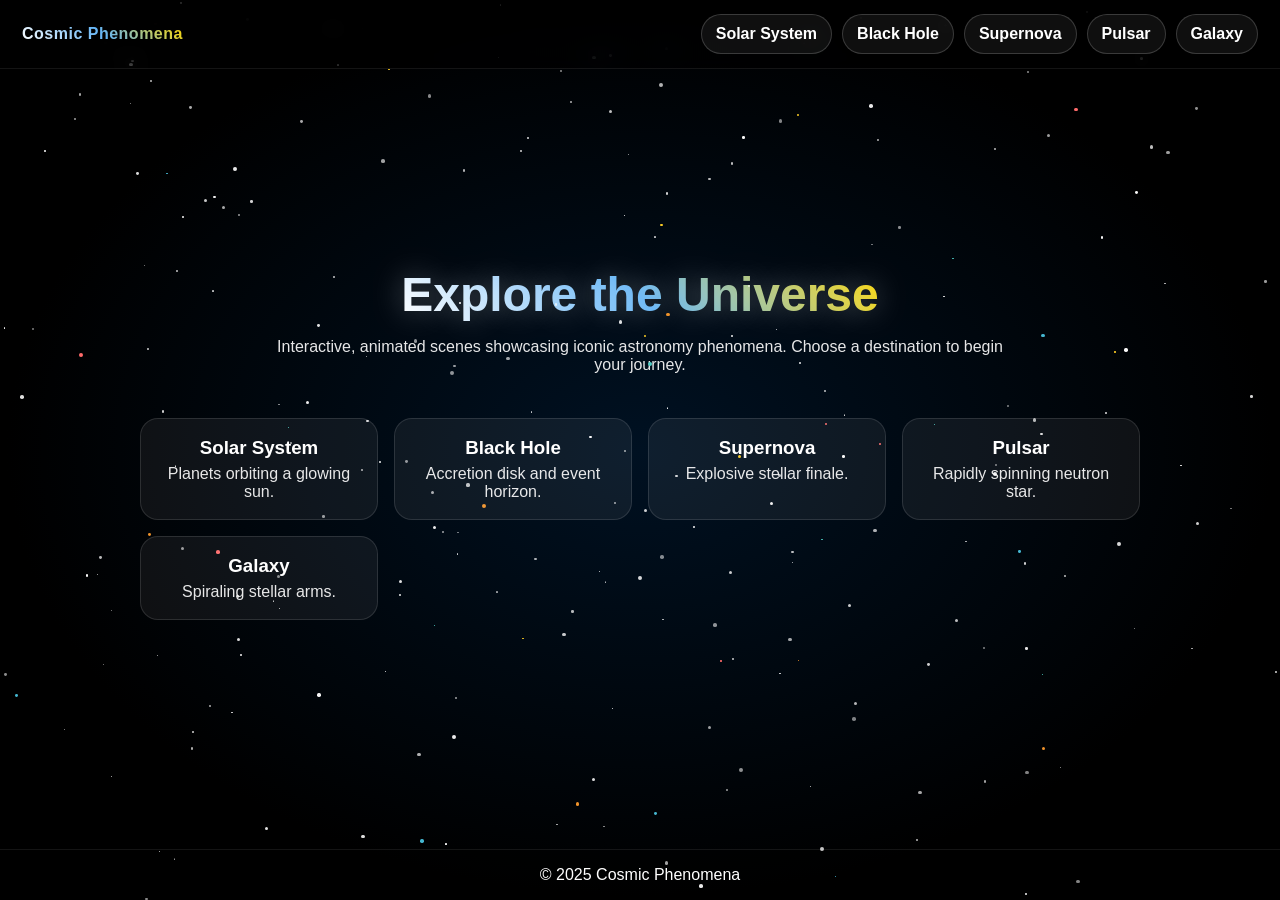
==== index.html @ 26376b23 "updating" ====
<!DOCTYPE html>
<html lang="en">
<head>
  <meta charset="UTF-8" />
  <meta name="viewport" content="width=device-width, initial-scale=1.0" />
  <title>Cosmic Phenomena | Home</title>
  <link rel="stylesheet" href="assets/css/style.css" />
</head>
<body data-section="">
  <div class="site-wrap">
    <div class="stars"></div>
    <header class="header">
      <div class="brand">Cosmic Phenomena</div>
      <nav class="nav">
        <a href="solar-system.html">Solar System</a>
        <a href="black-hole.html">Black Hole</a>
        <a href="supernova.html">Supernova</a>
        <a href="pulsar.html">Pulsar</a>
        <a href="galaxy.html">Galaxy</a>
      </nav>
    </header>

    <main class="main">
      <section class="hero">
        <h1>Explore the Universe</h1>
        <p>Interactive, animated scenes showcasing iconic astronomy phenomena. Choose a destination to begin your journey.</p>
        <div class="card-grid">
          <a class="card" href="solar-system.html"><h3>Solar System</h3><p>Planets orbiting a glowing sun.</p></a>
          <a class="card" href="black-hole.html"><h3>Black Hole</h3><p>Accretion disk and event horizon.</p></a>
          <a class="card" href="supernova.html"><h3>Supernova</h3><p>Explosive stellar finale.</p></a>
          <a class="card" href="pulsar.html"><h3>Pulsar</h3><p>Rapidly spinning neutron star.</p></a>
          <a class="card" href="galaxy.html"><h3>Galaxy</h3><p>Spiraling stellar arms.</p></a>
        </div>
      </section>
    </main>

    <footer class="footer">© 2025 Cosmic Phenomena</footer>
  </div>
  <script src="assets/js/main.js"></script>
</body>
</html>
---- assets/css/style.css ----
*{margin:0;padding:0;box-sizing:border-box}
html,body{height:100%}
body{font-family:'Arial',sans-serif;background:radial-gradient(ellipse at center,#001122 0%,#000 70%);color:#fff;min-height:100vh;overflow-x:hidden}

/* Layout */
.site-wrap{position:relative;min-height:100vh;display:flex;flex-direction:column}
.header{position:fixed;top:0;left:0;right:0;z-index:1000;display:flex;align-items:center;justify-content:space-between;padding:14px 22px;background:rgba(0,0,0,.35);backdrop-filter:blur(12px);border-bottom:1px solid rgba(255,255,255,.08)}
.brand{font-weight:800;letter-spacing:.5px;background:linear-gradient(45deg,#fff,#64b5f6,#ffd700);-webkit-background-clip:text;-webkit-text-fill-color:transparent;background-clip:text}
.nav{display:flex;gap:10px;flex-wrap:wrap}
.nav a{display:inline-block;padding:10px 14px;border:1px solid rgba(255,255,255,.18);border-radius:999px;background:rgba(255,255,255,.06);color:#fff;text-decoration:none;font-weight:600;transition:all .35s cubic-bezier(.4,0,.2,1);position:relative;overflow:hidden}
.nav a.active,.nav a:hover{background:rgba(255,255,255,.18);transform:translateY(-1px)}
.main{flex:1;display:flex;align-items:center;justify-content:center;padding:120px 20px 80px}
.footer{padding:16px 20px;text-align:center;background:rgba(0,0,0,.3);border-top:1px solid rgba(255,255,255,.08)}

/* Stars background */
.stars{position:fixed;inset:0;z-index:0;transform-style:preserve-3d;pointer-events:none;transform:translate3d(var(--px,0),var(--py,0),0)}
.star{position:absolute;border-radius:50%;animation:twinkle 3s infinite ease-in-out, float 20s infinite linear}

/* Shared panels */
.info-toggle{position:fixed;right:18px;top:50%;transform:translateY(-50%);background:rgba(255,255,255,.1);border:2px solid rgba(255,255,255,.3);color:#fff;padding:14px 8px;border-radius:25px;cursor:pointer;z-index:1100;transition:all .3s ease;backdrop-filter:blur(10px);writing-mode:vertical-lr;font-weight:700}
.info-toggle:hover{background:rgba(255,255,255,.2);transform:translateY(-50%) translateX(-5px)}
.info-panel{position:fixed;right:-400px;top:0;width:360px;height:100vh;background:rgba(0,0,0,.85);backdrop-filter:blur(20px);border-left:1px solid rgba(255,255,255,.1);transition:right .6s cubic-bezier(.4,0,.2,1);z-index:1050;overflow-y:auto;transform-style:preserve-3d}
.info-panel.open{right:0}
.info-content{padding:28px;transform:translateZ(20px)}
.info-title{font-size:1.8em;font-weight:800;margin-bottom:14px;background:linear-gradient(45deg,#fff,#64b5f6);-webkit-background-clip:text;-webkit-text-fill-color:transparent;background-clip:text}
.info-description{font-size:1rem;line-height:1.6;margin-bottom:18px;color:rgba(255,255,255,.9)}
.fun-facts{background:rgba(255,255,255,.05);border-radius:14px;padding:16px;margin:16px 0;border-left:4px solid #64b5f6}
.fun-facts h3{color:#64b5f6;margin-bottom:10px;font-size:1.1em}
.fact-item{margin:8px 0;padding-left:14px;position:relative}
.fact-item::before{content:'★';position:absolute;left:0;color:#ffd700}

/* Scene containers */
.scene{position:relative;display:flex;align-items:center;justify-content:center;min-height:60vh;transform-style:preserve-3d}
.section-title{position:absolute;top:130px;left:50%;transform:translateX(-50%) translateZ(50px) translate3d(var(--tx,0),var(--ty,0),0);font-size:2.6em;font-weight:800;text-align:center;background:linear-gradient(45deg,#fff,#64b5f6,#ffd700);-webkit-background-clip:text;-webkit-text-fill-color:transparent;background-clip:text;text-shadow:0 0 30px rgba(255,255,255,.5);z-index:10;animation:title-glow 3s ease-in-out infinite alternate}

/* Page transition overlay */
.page-transition{position:fixed;inset:0;z-index:2000;background:radial-gradient(ellipse at center, rgba(0,0,0,.9) 0%, rgba(0,0,0,.96) 70%);pointer-events:none;opacity:0}
.page-transition.page-enter{animation:page-enter .5s ease forwards}
.page-transition.page-leave{animation:page-leave .4s ease forwards}

@keyframes page-enter{from{opacity:1}to{opacity:0}}
@keyframes page-leave{from{opacity:0}to{opacity:1}}

/* Solar system */
.solar-system{position:relative;width:800px;height:800px;transform-style:preserve-3d;animation:system-tilt 30s ease-in-out infinite}
.sun{width:120px;height:120px;background:radial-gradient(circle at 30% 30%,#fff3a0,#ffcc33,#ff6600,#cc4400);border-radius:50%;position:absolute;top:50%;left:50%;transform:translate(-50%,-50%) translateZ(0);box-shadow:0 0 100px 40px rgba(255,165,0,.6),inset -20px -20px 40px rgba(0,0,0,.3);animation:solar-flare 4s ease-in-out infinite,sun-rotate 20s linear infinite}
.orbit{position:absolute;border:1px solid rgba(255,255,255,.05);border-radius:50%;top:50%;left:50%;transform:translate(-50%,-50%) rotateX(75deg);transform-style:preserve-3d;animation:orbit-ring var(--orbit-duration) linear infinite}
.planet{position:absolute;border-radius:50%;top:50%;left:50%;transform:translate(-50%,-50%) translateZ(20px) translateX(var(--orbit-radius));box-shadow:0 0 20px rgba(255,255,255,.25),inset -8px -8px 18px rgba(0,0,0,.45);transform-style:preserve-3d;isolation:isolate}
.planet::before{content:"";position:absolute;inset:0;border-radius:50%;pointer-events:none;mix-blend-mode:screen;background:radial-gradient(circle at var(--light-x,30%) var(--light-y,30%), rgba(255,255,255,.85), rgba(255,255,255,.25) 22%, rgba(255,255,255,0) 42%);filter:blur(.5px);opacity:.6}
.planet::after{content:"";position:absolute;inset:0;border-radius:50%;pointer-events:none;mix-blend-mode:multiply;background:radial-gradient(circle at calc(100% - var(--light-x,70%)) calc(100% - var(--light-y,70%)), rgba(0,0,0,0) 38%, rgba(0,0,0,.28) 65%, rgba(0,0,0,.55) 85%);opacity:.9}
.mercury{width:15px;height:15px;background:radial-gradient(circle at 30% 30%,#b8860b,#8c7853);--orbit-radius:130px;--orbit-duration:8s}
.venus{width:20px;height:20px;background:radial-gradient(circle at 30% 30%,#fff8dc,#ffc649);--orbit-radius:170px;--orbit-duration:12s}
.earth{width:25px;height:25px;background:radial-gradient(circle at 30% 30%,#87ceeb,#6b93d6,#4caf50);--orbit-radius:230px;--orbit-duration:18s}
.mars{width:20px;height:20px;background:radial-gradient(circle at 30% 30%,#ff6347,#cd5c5c);--orbit-radius:310px;--orbit-duration:25s}
.jupiter{width:40px;height:40px;background:radial-gradient(circle at 30% 30%,#fad5a5,#d8ca9d,#deb887);--orbit-radius:390px;--orbit-duration:35s}

/* Black hole */
.black-hole-container{position:relative;width:600px;height:600px;transform-style:preserve-3d;animation:black-hole-wobble 15s ease-in-out infinite}
.event-horizon{width:180px;height:180px;background:radial-gradient(circle,transparent 30%,#000 50%,#111 100%);border-radius:50%;position:absolute;top:50%;left:50%;transform:translate(-50%,-50%) translateZ(10px);box-shadow:inset 0 0 80px #000,0 0 150px #4a0e4e,0 0 300px rgba(74,14,78,.3)}
.accretion-disk{position:absolute;top:50%;left:50%;transform:translate(-50%,-50%) rotateX(75deg);border-radius:50%;animation:spin var(--spin-duration) linear infinite;transform-style:preserve-3d}
.disk-1{width:380px;height:380px;border:18px solid transparent;border-top:18px solid #ff6b35;border-right:18px solid #f7931e;opacity:.9;--spin-duration:3s}
.disk-2{width:420px;height:420px;border:12px solid transparent;border-bottom:12px solid #ffcc02;border-left:12px solid #fff200;opacity:.7;--spin-duration:2s}
.disk-3{width:480px;height:480px;border:10px solid transparent;border-top:10px solid #ff3300;border-right:10px solid #cc0000;opacity:.5;--spin-duration:1.5s}

/* Supernova */
.supernova-container{position:relative;width:500px;height:500px;transform-style:preserve-3d;animation:supernova-shake .1s ease-in-out infinite}
.supernova-core{width:100px;height:100px;background:radial-gradient(circle at 30% 30%,#fff,#ffaa00,#ff4400,#cc0000);border-radius:50%;position:absolute;top:50%;left:50%;transform:translate(-50%,-50%) translateZ(30px);animation:supernova-pulse 2s ease-in-out infinite;box-shadow:0 0 100px rgba(255,68,0,.8)}
.shockwave{position:absolute;top:50%;left:50%;transform:translate(-50%,-50%) translateZ(var(--wave-z));border:4px solid;border-radius:50%;animation:expand 4s ease-out infinite;transform-style:preserve-3d}
.wave-1{border-color:#ff6b35;--wave-z:20px;animation-delay:0s}
.wave-2{border-color:#f7931e;--wave-z:10px;animation-delay:.5s}
.wave-3{border-color:#ffcc02;--wave-z:0;animation-delay:1s}
.wave-4{border-color:#fff200;--wave-z:-10px;animation-delay:1.5s}

/* Pulsar */
.pulsar-container{position:relative;width:400px;height:400px;transform-style:preserve-3d;animation:pulsar-wobble 5s ease-in-out infinite}
.neutron-star{width:35px;height:35px;background:radial-gradient(circle at 30% 30%,#e6e6ff,#4d4dff,#00c,#006);border-radius:50%;position:absolute;top:50%;left:50%;transform:translate(-50%,-50%) translateZ(20px);animation:neutron-spin .5s linear infinite;box-shadow:0 0 80px #06f,0 0 150px rgba(0,102,255,.5)}
.beam{position:absolute;top:50%;left:50%;transform-origin:center;background:linear-gradient(90deg,transparent,rgba(102,204,255,.9),rgba(255,255,255,.8),rgba(102,204,255,.9),transparent);animation:beam-sweep 1s linear infinite;transform-style:preserve-3d}
.beam-1{width:350px;height:12px;transform:translate(-50%,-50%) translateZ(10px)}
.beam-2{width:350px;height:12px;transform:translate(-50%,-50%) translateZ(10px) rotate(180deg)}

/* Galaxy */
.galaxy-container{position:relative;width:700px;height:700px;transform-style:preserve-3d;animation:galaxy-perspective 40s ease-in-out infinite}
.galaxy-core{width:80px;height:80px;background:radial-gradient(circle at 30% 30%,#fff,#ffdd44,#ff8800,#cc4400);border-radius:50%;position:absolute;top:50%;left:50%;transform:translate(-50%,-50%) translateZ(30px);box-shadow:0 0 150px rgba(255,221,68,.8);animation:core-pulse 8s ease-in-out infinite}
.spiral-arm{position:absolute;top:50%;left:50%;transform-origin:center;animation:galaxy-rotate 25s linear infinite;transform-style:preserve-3d}
.arm-1{width:400px;height:6px;background:linear-gradient(90deg,transparent,rgba(255,255,255,.8),rgba(102,178,255,.6),rgba(255,255,255,.4),transparent);transform:translate(-50%,-50%) translateZ(15px) rotateX(85deg);border-radius:3px;box-shadow:0 0 20px rgba(102,178,255,.6)}
.arm-2{width:350px;height:5px;background:linear-gradient(90deg,transparent,rgba(255,255,255,.6),rgba(102,178,255,.4),rgba(255,255,255,.3),transparent);transform:translate(-50%,-50%) translateZ(10px) rotateX(85deg) rotate(120deg);border-radius:2px;box-shadow:0 0 15px rgba(102,178,255,.4)}

/* Landing */
.hero{display:flex;flex-direction:column;gap:16px;align-items:center;text-align:center}
.hero h1{font-size:3rem;line-height:1.1;background:linear-gradient(45deg,#fff,#64b5f6,#ffd700);-webkit-background-clip:text;-webkit-text-fill-color:transparent;background-clip:text;text-shadow:0 0 30px rgba(255,255,255,.35)}
.hero p{max-width:760px;color:rgba(255,255,255,.9)}
.card-grid{margin-top:28px;display:grid;grid-template-columns:repeat(auto-fit,minmax(220px,1fr));gap:16px;width:100%;max-width:1000px}
.card{position:relative;background:rgba(255,255,255,.06);border:1px solid rgba(255,255,255,.12);border-radius:18px;padding:18px;text-decoration:none;color:#fff;transition:transform .3s ease, box-shadow .3s ease, background .3s ease}
.card:hover{transform:translateY(-4px);background:rgba(255,255,255,.12);box-shadow:0 10px 30px rgba(0,0,0,.35)}
.card h3{margin-bottom:6px}

/* Animations */
@keyframes title-glow{0%{text-shadow:0 0 30px rgba(255,255,255,.5)}100%{text-shadow:0 0 50px rgba(100,181,246,.8),0 0 80px rgba(255,215,0,.4)}}
@keyframes twinkle{0%,100%{opacity:.3;transform:translateZ(var(--star-z)) scale(1)}50%{opacity:1;transform:translateZ(var(--star-z)) scale(1.2)}}
@keyframes float{0%{transform:translateZ(var(--star-z)) rotateY(0) translateX(2px)}100%{transform:translateZ(var(--star-z)) rotateY(360deg) translateX(2px)}}
@keyframes system-tilt{0%,100%{transform:rotateX(10deg) rotateY(0)}25%{transform:rotateX(15deg) rotateY(5deg)}50%{transform:rotateX(5deg) rotateY(10deg)}75%{transform:rotateX(20deg) rotateY(5deg)}}
@keyframes orbit-ring{from{transform:translate(-50%,-50%) rotateX(75deg) rotateZ(0)}to{transform:translate(-50%,-50%) rotateX(75deg) rotateZ(360deg)}}
@keyframes solar-flare{0%,100%{box-shadow:0 0 100px 40px rgba(255,165,0,.6),inset -20px -20px 40px rgba(0,0,0,.3)}50%{box-shadow:0 0 150px 60px rgba(255,165,0,.9),inset -20px -20px 40px rgba(0,0,0,.3)}}
@keyframes sun-rotate{from{transform:translate(-50%,-50%) translateZ(0) rotateZ(0)}to{transform:translate(-50%,-50%) translateZ(0) rotateZ(360deg)}}
@keyframes black-hole-wobble{0%,100%{transform:rotateX(5deg) rotateY(0)}50%{transform:rotateX(-5deg) rotateY(5deg)}}
@keyframes spin{from{transform:translate(-50%,-50%) rotateX(75deg) rotateZ(0)}to{transform:translate(-50%,-50%) rotateX(75deg) rotateZ(360deg)}}
@keyframes supernova-shake{0%,100%{transform:translateX(0)}25%{transform:translateX(-1px) translateY(1px)}50%{transform:translateX(1px) translateY(-1px)}75%{transform:translateX(-1px) translateY(-1px)}}
@keyframes supernova-pulse{0%{transform:translate(-50%,-50%) translateZ(30px) scale(1)}50%{transform:translate(-50%,-50%) translateZ(30px) scale(1.3)}100%{transform:translate(-50%,-50%) translateZ(30px) scale(1)}}
@keyframes expand{0%{width:0;height:0;opacity:1}100%{width:600px;height:600px;opacity:0}}
@keyframes pulsar-wobble{0%,100%{transform:rotateX(0) rotateZ(5deg)}50%{transform:rotateX(10deg) rotateZ(-5deg)}}
@keyframes neutron-spin{from{transform:translate(-50%,-50%) translateZ(20px) rotate(0)}to{transform:translate(-50%,-50%) translateZ(20px) rotate(360deg)}}
@keyframes beam-sweep{0%{transform:translate(-50%,-50%) translateZ(10px) rotate(0);opacity:1}50%{opacity:.3}100%{transform:translate(-50%,-50%) translateZ(10px) rotate(360deg);opacity:1}}
@keyframes galaxy-perspective{0%,100%{transform:rotateX(75deg) rotateY(0)}25%{transform:rotateX(80deg) rotateY(10deg)}50%{transform:rotateX(70deg) rotateY(20deg)}75%{transform:rotateX(85deg) rotateY(10deg)}}
@keyframes galaxy-rotate{from{transform:translate(-50%,-50%) translateZ(15px) rotateX(85deg) rotate(0)}to{transform:translate(-50%,-50%) translateZ(15px) rotateX(85deg) rotate(360deg)}}
@keyframes core-pulse{0%,100%{box-shadow:0 0 150px rgba(255,221,68,.8)}50%{box-shadow:0 0 200px rgba(255,221,68,1)}}

/* Reduced motion */
@media (prefers-reduced-motion: reduce){
  *{animation:none!important;transition:none!important}
}

/* Responsive */
@media (max-width:900px){
  .section-title{font-size:2rem;top:110px}
  .solar-system{transform:scale(.8)}
  .black-hole-container,.galaxy-container{transform:scale(.85)}
  .supernova-container{transform:scale(.9)}
}
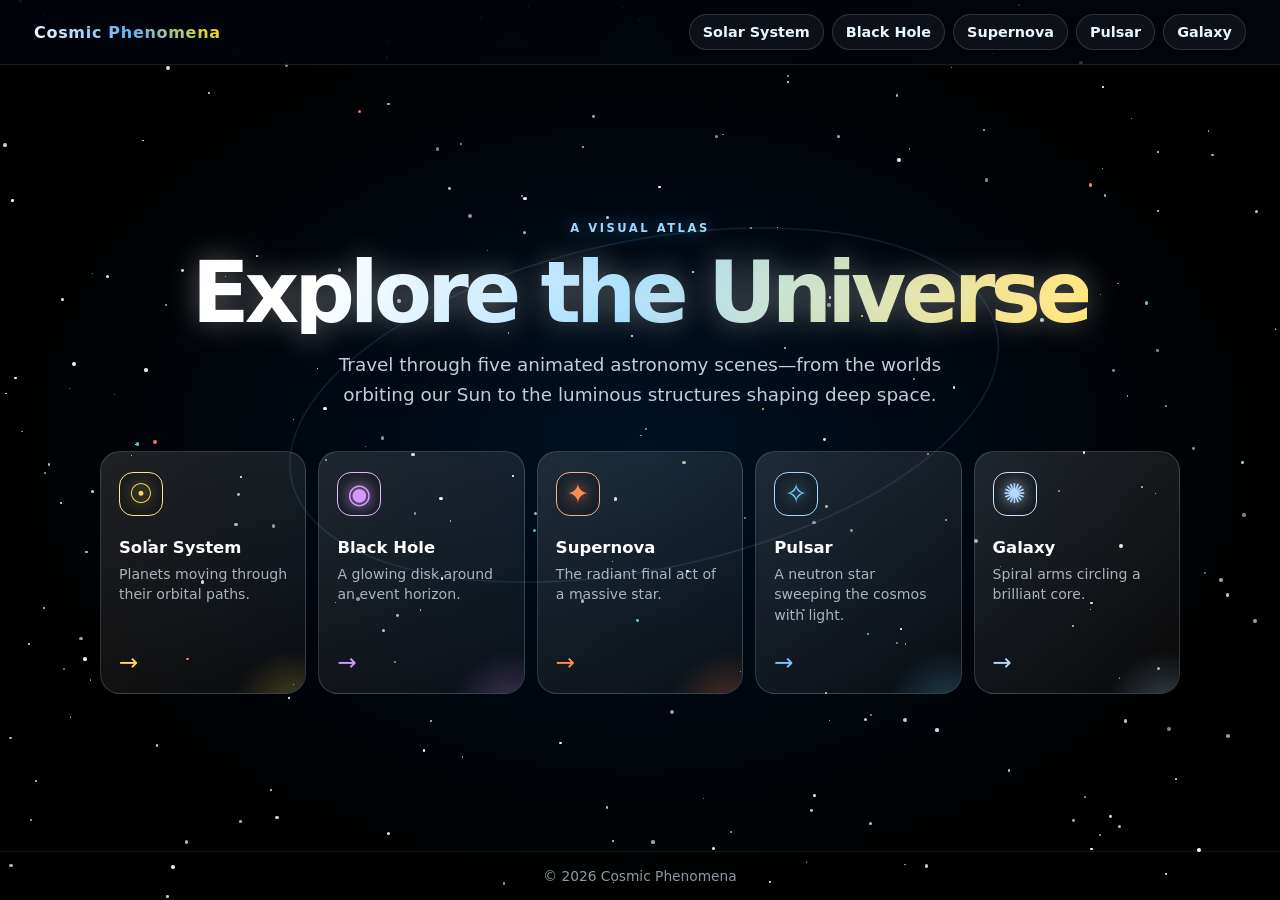
==== commit bc63b3f8: "Enhance astronomy scenes and site visuals" ====
--- a/index.html
+++ b/index.html
@@ -22,19 +22,20 @@
 
     <main class="main">
       <section class="hero">
+        <div class="hero-eyebrow">A VISUAL ATLAS</div>
         <h1>Explore the Universe</h1>
-        <p>Interactive, animated scenes showcasing iconic astronomy phenomena. Choose a destination to begin your journey.</p>
+        <p>Travel through five animated astronomy scenes—from the worlds orbiting our Sun to the luminous structures shaping deep space.</p>
         <div class="card-grid">
-          <a class="card" href="solar-system.html"><h3>Solar System</h3><p>Planets orbiting a glowing sun.</p></a>
-          <a class="card" href="black-hole.html"><h3>Black Hole</h3><p>Accretion disk and event horizon.</p></a>
-          <a class="card" href="supernova.html"><h3>Supernova</h3><p>Explosive stellar finale.</p></a>
-          <a class="card" href="pulsar.html"><h3>Pulsar</h3><p>Rapidly spinning neutron star.</p></a>
-          <a class="card" href="galaxy.html"><h3>Galaxy</h3><p>Spiraling stellar arms.</p></a>
+          <a class="card card-solar" href="solar-system.html"><span class="card-icon">☉</span><span><h3>Solar System</h3><p>Planets moving through their orbital paths.</p></span><span class="card-arrow">→</span></a>
+          <a class="card card-black-hole" href="black-hole.html"><span class="card-icon">◉</span><span><h3>Black Hole</h3><p>A glowing disk around an event horizon.</p></span><span class="card-arrow">→</span></a>
+          <a class="card card-supernova" href="supernova.html"><span class="card-icon">✦</span><span><h3>Supernova</h3><p>The radiant final act of a massive star.</p></span><span class="card-arrow">→</span></a>
+          <a class="card card-pulsar" href="pulsar.html"><span class="card-icon">✧</span><span><h3>Pulsar</h3><p>A neutron star sweeping the cosmos with light.</p></span><span class="card-arrow">→</span></a>
+          <a class="card card-galaxy" href="galaxy.html"><span class="card-icon">✺</span><span><h3>Galaxy</h3><p>Spiral arms circling a brilliant core.</p></span><span class="card-arrow">→</span></a>
         </div>
       </section>
     </main>
 
-    <footer class="footer">© 2025 Cosmic Phenomena</footer>
+    <footer class="footer">© 2026 Cosmic Phenomena</footer>
   </div>
   <script src="assets/js/main.js"></script>
 </body>
--- a/assets/css/style.css
+++ b/assets/css/style.css
@@ -1,16 +1,19 @@
 *{margin:0;padding:0;box-sizing:border-box}
 html,body{height:100%}
-body{font-family:'Arial',sans-serif;background:radial-gradient(ellipse at center,#001122 0%,#000 70%);color:#fff;min-height:100vh;overflow-x:hidden}
+body{font-family:Inter,ui-sans-serif,system-ui,-apple-system,BlinkMacSystemFont,"Segoe UI",sans-serif;background:radial-gradient(ellipse at center,#001122 0%,#000 70%);color:#fff;min-height:100vh;overflow-x:hidden}
+body[data-section="black-hole"]{background:radial-gradient(ellipse at center,#160914 0%,#030106 54%,#000 100%)}
+body[data-section="supernova"]{background:radial-gradient(ellipse at center,#1c0b04 0%,#06080f 56%,#000 100%)}
+body[data-section="pulsar"]{background:radial-gradient(ellipse at center,#061238 0%,#01030b 63%,#000 100%)}
 
 /* Layout */
 .site-wrap{position:relative;min-height:100vh;display:flex;flex-direction:column}
-.header{position:fixed;top:0;left:0;right:0;z-index:1000;display:flex;align-items:center;justify-content:space-between;padding:14px 22px;background:rgba(0,0,0,.35);backdrop-filter:blur(12px);border-bottom:1px solid rgba(255,255,255,.08)}
-.brand{font-weight:800;letter-spacing:.5px;background:linear-gradient(45deg,#fff,#64b5f6,#ffd700);-webkit-background-clip:text;-webkit-text-fill-color:transparent;background-clip:text}
-.nav{display:flex;gap:10px;flex-wrap:wrap}
-.nav a{display:inline-block;padding:10px 14px;border:1px solid rgba(255,255,255,.18);border-radius:999px;background:rgba(255,255,255,.06);color:#fff;text-decoration:none;font-weight:600;transition:all .35s cubic-bezier(.4,0,.2,1);position:relative;overflow:hidden}
+.header{position:fixed;top:0;left:0;right:0;z-index:1000;display:flex;align-items:center;justify-content:space-between;gap:18px;padding:14px clamp(16px,3vw,34px);background:linear-gradient(90deg,rgba(0,4,12,.78),rgba(2,11,23,.48));backdrop-filter:blur(16px);border-bottom:1px solid rgba(182,220,255,.12)}
+.brand{font-weight:800;letter-spacing:.7px;white-space:nowrap;background:linear-gradient(45deg,#fff,#64b5f6,#ffd700);-webkit-background-clip:text;-webkit-text-fill-color:transparent;background-clip:text}
+.nav{display:flex;gap:8px;flex-wrap:wrap;justify-content:flex-end}
+.nav a{display:inline-block;padding:9px 13px;border:1px solid rgba(255,255,255,.14);border-radius:999px;background:rgba(255,255,255,.05);color:#eaf6ff;text-decoration:none;font-size:.9rem;font-weight:650;transition:all .28s cubic-bezier(.4,0,.2,1);position:relative;overflow:hidden}
 .nav a.active,.nav a:hover{background:rgba(255,255,255,.18);transform:translateY(-1px)}
 .main{flex:1;display:flex;align-items:center;justify-content:center;padding:120px 20px 80px}
-.footer{padding:16px 20px;text-align:center;background:rgba(0,0,0,.3);border-top:1px solid rgba(255,255,255,.08)}
+.footer{padding:16px 20px;text-align:center;color:rgba(215,233,248,.66);font-size:.86rem;background:rgba(0,0,0,.3);border-top:1px solid rgba(255,255,255,.08)}
 
 /* Stars background */
 .stars{position:fixed;inset:0;z-index:0;transform-style:preserve-3d;pointer-events:none;transform:translate3d(var(--px,0),var(--py,0),0)}
@@ -30,8 +33,8 @@
 .fact-item::before{content:'★';position:absolute;left:0;color:#ffd700}
 
 /* Scene containers */
-.scene{position:relative;display:flex;align-items:center;justify-content:center;min-height:60vh;transform-style:preserve-3d}
-.section-title{position:absolute;top:130px;left:50%;transform:translateX(-50%) translateZ(50px) translate3d(var(--tx,0),var(--ty,0),0);font-size:2.6em;font-weight:800;text-align:center;background:linear-gradient(45deg,#fff,#64b5f6,#ffd700);-webkit-background-clip:text;-webkit-text-fill-color:transparent;background-clip:text;text-shadow:0 0 30px rgba(255,255,255,.5);z-index:10;animation:title-glow 3s ease-in-out infinite alternate}
+.scene{position:relative;display:flex;align-items:center;justify-content:center;min-height:60vh;perspective:1200px;transform-style:preserve-3d}
+.section-title{position:absolute;top:130px;left:50%;width:min(92vw,760px);transform:translateX(-50%) translateZ(50px) translate3d(var(--tx,0),var(--ty,0),0);font-size:clamp(2rem,4.2vw,3.15rem);font-weight:800;line-height:1.08;text-align:center;letter-spacing:-.035em;background:linear-gradient(45deg,#fff,#64b5f6,#ffd700);-webkit-background-clip:text;-webkit-text-fill-color:transparent;background-clip:text;text-shadow:0 0 30px rgba(255,255,255,.5);z-index:10;animation:title-glow 3s ease-in-out infinite alternate}
 
 /* Page transition overlay */
 .page-transition{position:fixed;inset:0;z-index:2000;background:radial-gradient(ellipse at center, rgba(0,0,0,.9) 0%, rgba(0,0,0,.96) 70%);pointer-events:none;opacity:0}
@@ -42,76 +45,96 @@
 @keyframes page-leave{from{opacity:0}to{opacity:1}}
 
 /* Solar system */
-.solar-system{position:relative;width:800px;height:800px;transform-style:preserve-3d;animation:system-tilt 30s ease-in-out infinite}
-.sun{width:120px;height:120px;background:radial-gradient(circle at 30% 30%,#fff3a0,#ffcc33,#ff6600,#cc4400);border-radius:50%;position:absolute;top:50%;left:50%;transform:translate(-50%,-50%) translateZ(0);box-shadow:0 0 100px 40px rgba(255,165,0,.6),inset -20px -20px 40px rgba(0,0,0,.3);animation:solar-flare 4s ease-in-out infinite,sun-rotate 20s linear infinite}
-.orbit{position:absolute;border:1px solid rgba(255,255,255,.05);border-radius:50%;top:50%;left:50%;transform:translate(-50%,-50%) rotateX(75deg);transform-style:preserve-3d;animation:orbit-ring var(--orbit-duration) linear infinite}
-.planet{position:absolute;border-radius:50%;top:50%;left:50%;transform:translate(-50%,-50%) translateZ(20px) translateX(var(--orbit-radius));box-shadow:0 0 20px rgba(255,255,255,.25),inset -8px -8px 18px rgba(0,0,0,.45);transform-style:preserve-3d;isolation:isolate}
+.solar-system{position:relative;width:min(78vw,800px);height:min(58vh,620px);min-height:440px;transform-style:preserve-3d;animation:system-tilt 30s ease-in-out infinite}
+.sun{width:clamp(92px,11vw,128px);height:clamp(92px,11vw,128px);background:radial-gradient(circle at 32% 30%,#fffde5 0 5%,#fff3a0 18%,#ffcc33 45%,#ff7600 73%,#bd3500 100%);border-radius:50%;position:absolute;top:50%;left:50%;transform:translate(-50%,-50%) translateZ(20px);box-shadow:0 0 70px 25px rgba(255,165,0,.58),0 0 180px 55px rgba(255,136,0,.17),inset -20px -20px 40px rgba(112,30,0,.35);animation:solar-flare 4s ease-in-out infinite,sun-rotate 20s linear infinite}
+.orbit{position:absolute;width:var(--orbit-size);aspect-ratio:2.05/1;border:1px solid rgba(160,205,235,.16);border-radius:50%;top:50%;left:50%;transform:translate(-50%,-50%);animation:orbit-ring var(--orbit-duration) linear infinite}
+.planet{position:absolute;border-radius:50%;top:50%;left:100%;transform:translate(-50%,-50%) translateZ(24px);box-shadow:0 0 16px rgba(255,255,255,.3),inset -8px -8px 18px rgba(0,0,0,.45);transform-style:preserve-3d;isolation:isolate}
 .planet::before{content:"";position:absolute;inset:0;border-radius:50%;pointer-events:none;mix-blend-mode:screen;background:radial-gradient(circle at var(--light-x,30%) var(--light-y,30%), rgba(255,255,255,.85), rgba(255,255,255,.25) 22%, rgba(255,255,255,0) 42%);filter:blur(.5px);opacity:.6}
 .planet::after{content:"";position:absolute;inset:0;border-radius:50%;pointer-events:none;mix-blend-mode:multiply;background:radial-gradient(circle at calc(100% - var(--light-x,70%)) calc(100% - var(--light-y,70%)), rgba(0,0,0,0) 38%, rgba(0,0,0,.28) 65%, rgba(0,0,0,.55) 85%);opacity:.9}
-.mercury{width:15px;height:15px;background:radial-gradient(circle at 30% 30%,#b8860b,#8c7853);--orbit-radius:130px;--orbit-duration:8s}
-.venus{width:20px;height:20px;background:radial-gradient(circle at 30% 30%,#fff8dc,#ffc649);--orbit-radius:170px;--orbit-duration:12s}
-.earth{width:25px;height:25px;background:radial-gradient(circle at 30% 30%,#87ceeb,#6b93d6,#4caf50);--orbit-radius:230px;--orbit-duration:18s}
-.mars{width:20px;height:20px;background:radial-gradient(circle at 30% 30%,#ff6347,#cd5c5c);--orbit-radius:310px;--orbit-duration:25s}
-.jupiter{width:40px;height:40px;background:radial-gradient(circle at 30% 30%,#fad5a5,#d8ca9d,#deb887);--orbit-radius:390px;--orbit-duration:35s}
+.mercury-orbit{--orbit-size:29%;--orbit-duration:8s}.venus-orbit{--orbit-size:38%;--orbit-duration:12s}.earth-orbit{--orbit-size:52%;--orbit-duration:18s}.mars-orbit{--orbit-size:68%;--orbit-duration:25s}.jupiter-orbit{--orbit-size:86%;--orbit-duration:35s}
+.mercury{width:14px;height:14px;background:radial-gradient(circle at 30% 30%,#d4ba79,#706455)}
+.venus{width:19px;height:19px;background:radial-gradient(circle at 30% 30%,#fff8dc,#e7a83b)}
+.earth{width:24px;height:24px;background:radial-gradient(circle at 30% 30%,#dff6ff 0 9%,#56a6e4 32%,#285ab1 58%,#47a05a 60% 72%,#164e8c 100%)}
+.mars{width:18px;height:18px;background:radial-gradient(circle at 30% 30%,#ff9575,#b74637)}
+.jupiter{width:38px;height:38px;background:repeating-linear-gradient(172deg,#f7d6aa 0 6px,#c9825a 7px 10px,#f1c48e 11px 15px)}
 
 /* Black hole */
-.black-hole-container{position:relative;width:600px;height:600px;transform-style:preserve-3d;animation:black-hole-wobble 15s ease-in-out infinite}
-.event-horizon{width:180px;height:180px;background:radial-gradient(circle,transparent 30%,#000 50%,#111 100%);border-radius:50%;position:absolute;top:50%;left:50%;transform:translate(-50%,-50%) translateZ(10px);box-shadow:inset 0 0 80px #000,0 0 150px #4a0e4e,0 0 300px rgba(74,14,78,.3)}
-.accretion-disk{position:absolute;top:50%;left:50%;transform:translate(-50%,-50%) rotateX(75deg);border-radius:50%;animation:spin var(--spin-duration) linear infinite;transform-style:preserve-3d}
-.disk-1{width:380px;height:380px;border:18px solid transparent;border-top:18px solid #ff6b35;border-right:18px solid #f7931e;opacity:.9;--spin-duration:3s}
-.disk-2{width:420px;height:420px;border:12px solid transparent;border-bottom:12px solid #ffcc02;border-left:12px solid #fff200;opacity:.7;--spin-duration:2s}
-.disk-3{width:480px;height:480px;border:10px solid transparent;border-top:10px solid #ff3300;border-right:10px solid #cc0000;opacity:.5;--spin-duration:1.5s}
+.black-hole-container{position:relative;width:min(78vw,660px);aspect-ratio:1;transform-style:preserve-3d;animation:black-hole-wobble 15s ease-in-out infinite}
+.black-hole-aura{position:absolute;inset:12%;border-radius:50%;background:radial-gradient(circle,rgba(107,37,163,.22),rgba(41,9,69,.12) 43%,transparent 69%);filter:blur(16px);animation:black-hole-breathe 7s ease-in-out infinite}
+.event-horizon{z-index:5;width:clamp(130px,22vw,196px);aspect-ratio:1;background:radial-gradient(circle,#000 0 31%,#040205 49%,#150619 64%,transparent 70%);border:1px solid rgba(238,175,255,.16);border-radius:50%;position:absolute;top:50%;left:50%;transform:translate(-50%,-50%);box-shadow:inset 0 0 56px #000,0 0 55px rgba(156,52,199,.45),0 0 150px rgba(74,14,78,.35)}
+.event-horizon::after{content:"";position:absolute;inset:15%;border-radius:50%;background:radial-gradient(circle,#000 0 60%,transparent 71%);box-shadow:0 0 22px 5px rgba(0,0,0,.95)}
+.photon-ring{z-index:4;position:absolute;top:50%;left:50%;width:clamp(170px,30vw,270px);aspect-ratio:2.35/1;border:3px solid transparent;border-top-color:#fff1ae;border-right-color:#ffb035;border-radius:50%;transform:translate(-50%,-50%) rotate(-8deg);filter:drop-shadow(0 0 7px #ffbd44);animation:photon-flicker 2.8s ease-in-out infinite}
+.accretion-disk{position:absolute;top:50%;left:50%;border-radius:50%;animation:spin var(--spin-duration) linear infinite;transform-style:preserve-3d;filter:drop-shadow(0 0 8px currentColor)}
+.disk-1{z-index:3;width:60%;aspect-ratio:1;border:clamp(11px,1.9vw,18px) solid transparent;border-top-color:#fff1ad;border-right-color:#ff8c3a;border-bottom-color:rgba(255,75,20,.33);opacity:.96;--spin-duration:5s}
+.disk-2{z-index:2;width:72%;aspect-ratio:1;border:clamp(8px,1.3vw,13px) solid transparent;border-bottom-color:#ffd44d;border-left-color:#ff7b25;border-top-color:rgba(255,155,50,.28);opacity:.72;--spin-duration:8s}
+.disk-3{z-index:1;width:85%;aspect-ratio:1;border:clamp(5px,.9vw,9px) solid transparent;border-top-color:#dc4dff;border-right-color:#ff5f48;border-bottom-color:rgba(183,67,255,.22);opacity:.48;--spin-duration:12s}
 
 /* Supernova */
-.supernova-container{position:relative;width:500px;height:500px;transform-style:preserve-3d;animation:supernova-shake .1s ease-in-out infinite}
-.supernova-core{width:100px;height:100px;background:radial-gradient(circle at 30% 30%,#fff,#ffaa00,#ff4400,#cc0000);border-radius:50%;position:absolute;top:50%;left:50%;transform:translate(-50%,-50%) translateZ(30px);animation:supernova-pulse 2s ease-in-out infinite;box-shadow:0 0 100px rgba(255,68,0,.8)}
-.shockwave{position:absolute;top:50%;left:50%;transform:translate(-50%,-50%) translateZ(var(--wave-z));border:4px solid;border-radius:50%;animation:expand 4s ease-out infinite;transform-style:preserve-3d}
-.wave-1{border-color:#ff6b35;--wave-z:20px;animation-delay:0s}
-.wave-2{border-color:#f7931e;--wave-z:10px;animation-delay:.5s}
-.wave-3{border-color:#ffcc02;--wave-z:0;animation-delay:1s}
-.wave-4{border-color:#fff200;--wave-z:-10px;animation-delay:1.5s}
+.supernova-container{position:relative;width:min(74vw,570px);aspect-ratio:1;transform-style:preserve-3d;animation:supernova-shake .13s ease-in-out infinite}
+.supernova-rays{position:absolute;inset:-6%;border-radius:50%;background:repeating-conic-gradient(from 8deg,rgba(255,241,176,.8) 0 2deg,transparent 2.5deg 19deg,rgba(255,117,35,.55) 20deg 23deg,transparent 24deg 39deg);-webkit-mask-image:radial-gradient(circle,transparent 0 14%,#000 25%,transparent 72%);mask-image:radial-gradient(circle,transparent 0 14%,#000 25%,transparent 72%);filter:blur(1px);opacity:.74;animation:ray-rotate 18s linear infinite}
+.supernova-halo{position:absolute;inset:17%;border-radius:50%;background:radial-gradient(circle,rgba(255,251,220,.74),rgba(255,165,30,.35) 25%,rgba(255,69,0,.12) 52%,transparent 70%);filter:blur(8px);animation:halo-pulse 2s ease-in-out infinite}
+.supernova-core{z-index:2;width:clamp(90px,15vw,126px);aspect-ratio:1;background:radial-gradient(circle at 30% 30%,#fff 0 5%,#fff8c9 15%,#ffbd22 40%,#ff5812 68%,#9e1909 100%);border-radius:50%;position:absolute;top:50%;left:50%;transform:translate(-50%,-50%) translateZ(30px);animation:supernova-pulse 2s ease-in-out infinite;box-shadow:0 0 54px 14px rgba(255,202,83,.82),0 0 130px 36px rgba(255,68,0,.36)}
+.shockwave{position:absolute;top:50%;left:50%;transform:translate(-50%,-50%) translateZ(var(--wave-z));border:clamp(2px,.5vw,4px) solid;border-radius:50%;animation:expand 4.8s ease-out infinite;transform-style:preserve-3d;box-shadow:0 0 12px currentColor}
+.wave-1{border-color:#fff2ac;--wave-z:20px;animation-delay:0s}.wave-2{border-color:#ff9a35;--wave-z:10px;animation-delay:1.2s}.wave-3{border-color:#ff5e24;--wave-z:0;animation-delay:2.4s}.wave-4{border-color:#ca45ff;--wave-z:-10px;animation-delay:3.6s}
 
 /* Pulsar */
-.pulsar-container{position:relative;width:400px;height:400px;transform-style:preserve-3d;animation:pulsar-wobble 5s ease-in-out infinite}
-.neutron-star{width:35px;height:35px;background:radial-gradient(circle at 30% 30%,#e6e6ff,#4d4dff,#00c,#006);border-radius:50%;position:absolute;top:50%;left:50%;transform:translate(-50%,-50%) translateZ(20px);animation:neutron-spin .5s linear infinite;box-shadow:0 0 80px #06f,0 0 150px rgba(0,102,255,.5)}
-.beam{position:absolute;top:50%;left:50%;transform-origin:center;background:linear-gradient(90deg,transparent,rgba(102,204,255,.9),rgba(255,255,255,.8),rgba(102,204,255,.9),transparent);animation:beam-sweep 1s linear infinite;transform-style:preserve-3d}
-.beam-1{width:350px;height:12px;transform:translate(-50%,-50%) translateZ(10px)}
-.beam-2{width:350px;height:12px;transform:translate(-50%,-50%) translateZ(10px) rotate(180deg)}
+.pulsar-container{position:relative;width:min(72vw,510px);aspect-ratio:1;transform-style:preserve-3d;animation:pulsar-wobble 5s ease-in-out infinite}
+.pulsar-field{position:absolute;inset:11%;border:1px solid rgba(91,174,255,.3);border-radius:50%;box-shadow:0 0 42px rgba(31,109,255,.24),inset 0 0 40px rgba(49,129,255,.14);animation:field-breathe 3.5s ease-in-out infinite}
+.magnetic-ring{position:absolute;top:50%;left:50%;width:80%;aspect-ratio:1.9/1;border:1px dashed rgba(125,204,255,.5);border-radius:50%;transform:translate(-50%,-50%) rotate(var(--ring-angle));animation:ring-drift 8s linear infinite}
+.ring-one{--ring-angle:24deg}.ring-two{--ring-angle:-38deg;opacity:.6;animation-direction:reverse;animation-duration:11s}
+.neutron-star{z-index:3;width:clamp(40px,6vw,58px);aspect-ratio:1;background:radial-gradient(circle at 31% 29%,#fff 0 7%,#dceaff 18%,#7195ff 42%,#2735c9 69%,#090e60 100%);border-radius:50%;position:absolute;top:50%;left:50%;transform:translate(-50%,-50%) translateZ(20px);animation:neutron-spin 1.2s linear infinite;box-shadow:0 0 28px 9px #68b5ff,0 0 95px rgba(0,102,255,.64)}
+.beam{z-index:2;position:absolute;top:50%;left:50%;width:58%;height:clamp(18px,3vw,30px);transform-origin:left center;background:linear-gradient(90deg,rgba(239,252,255,.98),rgba(93,197,255,.72) 40%,rgba(45,121,255,.22) 78%,transparent);clip-path:polygon(0 42%,100% 0,100% 100%,0 58%);filter:drop-shadow(0 0 8px rgba(106,211,255,.9));animation:beam-sweep 2.4s linear infinite}
+.beam-1{--beam-angle:0deg}.beam-2{--beam-angle:180deg}
 
 /* Galaxy */
-.galaxy-container{position:relative;width:700px;height:700px;transform-style:preserve-3d;animation:galaxy-perspective 40s ease-in-out infinite}
-.galaxy-core{width:80px;height:80px;background:radial-gradient(circle at 30% 30%,#fff,#ffdd44,#ff8800,#cc4400);border-radius:50%;position:absolute;top:50%;left:50%;transform:translate(-50%,-50%) translateZ(30px);box-shadow:0 0 150px rgba(255,221,68,.8);animation:core-pulse 8s ease-in-out infinite}
-.spiral-arm{position:absolute;top:50%;left:50%;transform-origin:center;animation:galaxy-rotate 25s linear infinite;transform-style:preserve-3d}
-.arm-1{width:400px;height:6px;background:linear-gradient(90deg,transparent,rgba(255,255,255,.8),rgba(102,178,255,.6),rgba(255,255,255,.4),transparent);transform:translate(-50%,-50%) translateZ(15px) rotateX(85deg);border-radius:3px;box-shadow:0 0 20px rgba(102,178,255,.6)}
-.arm-2{width:350px;height:5px;background:linear-gradient(90deg,transparent,rgba(255,255,255,.6),rgba(102,178,255,.4),rgba(255,255,255,.3),transparent);transform:translate(-50%,-50%) translateZ(10px) rotateX(85deg) rotate(120deg);border-radius:2px;box-shadow:0 0 15px rgba(102,178,255,.4)}
+.galaxy-container{position:relative;width:min(76vw,700px);aspect-ratio:1;transform-style:preserve-3d;animation:galaxy-perspective 40s ease-in-out infinite}
+.galaxy-disc{position:absolute;inset:6%;border-radius:50%;transform:rotateX(57deg);transform-style:preserve-3d;filter:drop-shadow(0 0 20px rgba(95,167,255,.18))}
+.galaxy-haze{position:absolute;inset:4%;border-radius:50%;background:radial-gradient(ellipse at center,rgba(255,221,106,.30) 0 5%,rgba(147,196,255,.20) 15%,rgba(91,151,230,.08) 35%,transparent 69%);box-shadow:inset 0 0 70px rgba(113,176,255,.12);animation:galaxy-breathe 8s ease-in-out infinite}
+.galaxy-core{width:clamp(64px,10vw,92px);height:clamp(64px,10vw,92px);background:radial-gradient(circle at 32% 28%,#fff 0 5%,#fff5ad 16%,#ffd43e 38%,#f08b22 66%,#a64014 100%);border-radius:50%;position:absolute;top:50%;left:50%;transform:translate(-50%,-50%) translateZ(28px);box-shadow:0 0 50px 20px rgba(255,221,68,.72),0 0 150px 42px rgba(127,180,255,.18);animation:core-pulse 8s ease-in-out infinite}
+.spiral-arm{position:absolute;top:50%;left:50%;width:45%;height:30%;border-top:clamp(7px,1.25vw,12px) solid rgba(177,216,255,.80);border-radius:70% 100% 0 0;transform-origin:0 50%;filter:drop-shadow(0 0 5px rgba(135,194,255,.72));animation:galaxy-rotate 32s linear infinite}
+.spiral-arm::after{content:"";position:absolute;left:55%;top:-120%;width:75%;height:230%;border-top:clamp(4px,.7vw,7px) solid rgba(104,164,244,.58);border-radius:75% 100% 0 0;transform:rotate(22deg);transform-origin:left center;box-shadow:0 -3px 11px rgba(153,207,255,.3)}
+.arm-1{--arm-angle:0deg}.arm-2{--arm-angle:90deg}.arm-3{--arm-angle:180deg}.arm-4{--arm-angle:270deg}
 
 /* Landing */
-.hero{display:flex;flex-direction:column;gap:16px;align-items:center;text-align:center}
-.hero h1{font-size:3rem;line-height:1.1;background:linear-gradient(45deg,#fff,#64b5f6,#ffd700);-webkit-background-clip:text;-webkit-text-fill-color:transparent;background-clip:text;text-shadow:0 0 30px rgba(255,255,255,.35)}
-.hero p{max-width:760px;color:rgba(255,255,255,.9)}
-.card-grid{margin-top:28px;display:grid;grid-template-columns:repeat(auto-fit,minmax(220px,1fr));gap:16px;width:100%;max-width:1000px}
-.card{position:relative;background:rgba(255,255,255,.06);border:1px solid rgba(255,255,255,.12);border-radius:18px;padding:18px;text-decoration:none;color:#fff;transition:transform .3s ease, box-shadow .3s ease, background .3s ease}
-.card:hover{transform:translateY(-4px);background:rgba(255,255,255,.12);box-shadow:0 10px 30px rgba(0,0,0,.35)}
-.card h3{margin-bottom:6px}
+.hero{position:relative;display:flex;flex-direction:column;gap:16px;align-items:center;width:min(100%,1080px);padding:44px 0 20px;text-align:center}
+.hero::before{content:"";position:absolute;z-index:-1;width:min(74vw,720px);aspect-ratio:2.2/1;border:1px solid rgba(106,184,255,.22);border-radius:50%;filter:drop-shadow(0 0 18px rgba(82,174,255,.2));transform:rotate(-12deg) translateY(20px)}
+.hero-eyebrow{color:#9ed8ff;font-size:.72rem;font-weight:800;letter-spacing:.22em;text-shadow:0 0 18px rgba(99,191,255,.7)}
+.hero h1{font-size:clamp(2.7rem,7vw,5.3rem);line-height:.98;letter-spacing:-.06em;background:linear-gradient(110deg,#fff 15%,#9edbff 48%,#ffe26d 96%);-webkit-background-clip:text;-webkit-text-fill-color:transparent;background-clip:text;text-shadow:0 0 30px rgba(255,255,255,.35)}
+.hero>p{max-width:650px;color:rgba(231,245,255,.83);font-size:clamp(1rem,1.7vw,1.15rem);line-height:1.65}
+.card-grid{margin-top:24px;display:grid;grid-template-columns:repeat(5,minmax(0,1fr));gap:12px;width:100%}
+.card{--card-accent:#77c8ff;position:relative;display:flex;flex-direction:column;align-items:flex-start;gap:22px;min-height:218px;padding:20px 18px 18px;overflow:hidden;text-align:left;background:linear-gradient(145deg,rgba(255,255,255,.12),rgba(255,255,255,.035));border:1px solid rgba(201,229,255,.18);border-radius:20px;color:#fff;text-decoration:none;transition:transform .3s ease,box-shadow .3s ease,border-color .3s ease}
+.card::before{content:"";position:absolute;right:-26%;bottom:-35%;width:130px;aspect-ratio:1;border-radius:50%;background:radial-gradient(circle,var(--card-accent),transparent 68%);opacity:.3;filter:blur(6px);transition:transform .4s ease,opacity .4s ease}
+.card:hover{transform:translateY(-8px);border-color:color-mix(in srgb,var(--card-accent) 65%,white);box-shadow:0 18px 36px rgba(0,0,0,.38),0 0 28px color-mix(in srgb,var(--card-accent) 20%,transparent)}
+.card:hover::before{opacity:.58;transform:scale(1.35)}
+.card-icon{display:grid;place-items:center;width:44px;aspect-ratio:1;border:1px solid color-mix(in srgb,var(--card-accent) 70%,white);border-radius:14px;color:var(--card-accent);font-size:1.7rem;line-height:1;text-shadow:0 0 15px var(--card-accent);background:rgba(0,0,0,.16)}
+.card h3{margin-bottom:7px;font-size:1.03rem}.card p{color:rgba(226,240,252,.72);font-size:.88rem;line-height:1.48}.card-arrow{margin-top:auto;color:var(--card-accent);font-size:1.45rem;transition:transform .3s ease}.card:hover .card-arrow{transform:translateX(6px)}
+.card-solar{--card-accent:#ffd55f}.card-black-hole{--card-accent:#d49aff}.card-supernova{--card-accent:#ff8c50}.card-pulsar{--card-accent:#75c8ff}.card-galaxy{--card-accent:#b4d9ff}
 
 /* Animations */
 @keyframes title-glow{0%{text-shadow:0 0 30px rgba(255,255,255,.5)}100%{text-shadow:0 0 50px rgba(100,181,246,.8),0 0 80px rgba(255,215,0,.4)}}
-@keyframes twinkle{0%,100%{opacity:.3;transform:translateZ(var(--star-z)) scale(1)}50%{opacity:1;transform:translateZ(var(--star-z)) scale(1.2)}}
+@keyframes twinkle{0%,100%{opacity:.3}50%{opacity:1}}
 @keyframes float{0%{transform:translateZ(var(--star-z)) rotateY(0) translateX(2px)}100%{transform:translateZ(var(--star-z)) rotateY(360deg) translateX(2px)}}
-@keyframes system-tilt{0%,100%{transform:rotateX(10deg) rotateY(0)}25%{transform:rotateX(15deg) rotateY(5deg)}50%{transform:rotateX(5deg) rotateY(10deg)}75%{transform:rotateX(20deg) rotateY(5deg)}}
-@keyframes orbit-ring{from{transform:translate(-50%,-50%) rotateX(75deg) rotateZ(0)}to{transform:translate(-50%,-50%) rotateX(75deg) rotateZ(360deg)}}
+@keyframes system-tilt{0%,100%{transform:rotateZ(0) translateY(0)}25%{transform:rotateZ(.7deg) translateY(-3px)}50%{transform:rotateZ(0) translateY(1px)}75%{transform:rotateZ(-.7deg) translateY(-2px)}}
+@keyframes orbit-ring{from{transform:translate(-50%,-50%) rotateZ(0)}to{transform:translate(-50%,-50%) rotateZ(360deg)}}
 @keyframes solar-flare{0%,100%{box-shadow:0 0 100px 40px rgba(255,165,0,.6),inset -20px -20px 40px rgba(0,0,0,.3)}50%{box-shadow:0 0 150px 60px rgba(255,165,0,.9),inset -20px -20px 40px rgba(0,0,0,.3)}}
 @keyframes sun-rotate{from{transform:translate(-50%,-50%) translateZ(0) rotateZ(0)}to{transform:translate(-50%,-50%) translateZ(0) rotateZ(360deg)}}
 @keyframes black-hole-wobble{0%,100%{transform:rotateX(5deg) rotateY(0)}50%{transform:rotateX(-5deg) rotateY(5deg)}}
-@keyframes spin{from{transform:translate(-50%,-50%) rotateX(75deg) rotateZ(0)}to{transform:translate(-50%,-50%) rotateX(75deg) rotateZ(360deg)}}
+@keyframes black-hole-breathe{0%,100%{opacity:.55;transform:scale(.92)}50%{opacity:1;transform:scale(1.08)}}
+@keyframes photon-flicker{0%,100%{opacity:.65;filter:drop-shadow(0 0 5px #ffbd44)}50%{opacity:1;filter:drop-shadow(0 0 13px #fff4b0)}}
+@keyframes spin{from{transform:translate(-50%,-50%) rotateX(60deg) rotateZ(0)}to{transform:translate(-50%,-50%) rotateX(60deg) rotateZ(360deg)}}
 @keyframes supernova-shake{0%,100%{transform:translateX(0)}25%{transform:translateX(-1px) translateY(1px)}50%{transform:translateX(1px) translateY(-1px)}75%{transform:translateX(-1px) translateY(-1px)}}
 @keyframes supernova-pulse{0%{transform:translate(-50%,-50%) translateZ(30px) scale(1)}50%{transform:translate(-50%,-50%) translateZ(30px) scale(1.3)}100%{transform:translate(-50%,-50%) translateZ(30px) scale(1)}}
 @keyframes expand{0%{width:0;height:0;opacity:1}100%{width:600px;height:600px;opacity:0}}
+@keyframes ray-rotate{from{transform:rotate(0)}to{transform:rotate(360deg)}}
+@keyframes halo-pulse{0%,100%{opacity:.55;transform:scale(.8)}50%{opacity:1;transform:scale(1.15)}}
 @keyframes pulsar-wobble{0%,100%{transform:rotateX(0) rotateZ(5deg)}50%{transform:rotateX(10deg) rotateZ(-5deg)}}
 @keyframes neutron-spin{from{transform:translate(-50%,-50%) translateZ(20px) rotate(0)}to{transform:translate(-50%,-50%) translateZ(20px) rotate(360deg)}}
-@keyframes beam-sweep{0%{transform:translate(-50%,-50%) translateZ(10px) rotate(0);opacity:1}50%{opacity:.3}100%{transform:translate(-50%,-50%) translateZ(10px) rotate(360deg);opacity:1}}
-@keyframes galaxy-perspective{0%,100%{transform:rotateX(75deg) rotateY(0)}25%{transform:rotateX(80deg) rotateY(10deg)}50%{transform:rotateX(70deg) rotateY(20deg)}75%{transform:rotateX(85deg) rotateY(10deg)}}
-@keyframes galaxy-rotate{from{transform:translate(-50%,-50%) translateZ(15px) rotateX(85deg) rotate(0)}to{transform:translate(-50%,-50%) translateZ(15px) rotateX(85deg) rotate(360deg)}}
+@keyframes field-breathe{0%,100%{opacity:.5;transform:scale(.94)}50%{opacity:1;transform:scale(1.05)}}
+@keyframes ring-drift{from{transform:translate(-50%,-50%) rotate(var(--ring-angle))}to{transform:translate(-50%,-50%) rotate(calc(var(--ring-angle) + 360deg))}}
+@keyframes beam-sweep{0%{transform:translateY(-50%) translateZ(10px) rotate(var(--beam-angle));opacity:.88}50%{opacity:.4}100%{transform:translateY(-50%) translateZ(10px) rotate(calc(var(--beam-angle) + 360deg));opacity:.88}}
+@keyframes galaxy-perspective{0%,100%{transform:rotateX(2deg) rotateY(0)}25%{transform:rotateX(4deg) rotateY(3deg)}50%{transform:rotateX(1deg) rotateY(6deg)}75%{transform:rotateX(5deg) rotateY(3deg)}}
+@keyframes galaxy-rotate{from{transform:rotate(var(--arm-angle))}to{transform:rotate(calc(var(--arm-angle) + 360deg))}}
+@keyframes galaxy-breathe{0%,100%{opacity:.72;transform:scale(.96)}50%{opacity:1;transform:scale(1.04)}}
 @keyframes core-pulse{0%,100%{box-shadow:0 0 150px rgba(255,221,68,.8)}50%{box-shadow:0 0 200px rgba(255,221,68,1)}}
 
 /* Reduced motion */
@@ -122,7 +145,14 @@
 /* Responsive */
 @media (max-width:900px){
   .section-title{font-size:2rem;top:110px}
-  .solar-system{transform:scale(.8)}
-  .black-hole-container,.galaxy-container{transform:scale(.85)}
-  .supernova-container{transform:scale(.9)}
+  .solar-system{min-height:390px}
+  .card-grid{grid-template-columns:repeat(3,minmax(0,1fr))}
 }
+@media (max-width:620px){
+  .header{align-items:flex-start;flex-direction:column;gap:10px;padding:12px 16px}
+  .nav{gap:6px;justify-content:flex-start}.nav a{padding:7px 10px;font-size:.78rem}
+  .main{padding:150px 16px 68px}.scene{min-height:68vh}.section-title{top:82px;font-size:clamp(1.8rem,9vw,2.3rem)}
+  .info-toggle{right:10px;padding:11px 6px}.info-panel{width:min(92vw,360px)}
+  .solar-system{width:92vw;min-height:350px}.black-hole-container,.supernova-container,.pulsar-container,.galaxy-container{width:88vw}
+  .card-grid{grid-template-columns:repeat(2,minmax(0,1fr));gap:10px}.card{min-height:174px;padding:15px;gap:13px}.card-icon{width:38px;font-size:1.4rem}.card p{font-size:.8rem}
+}
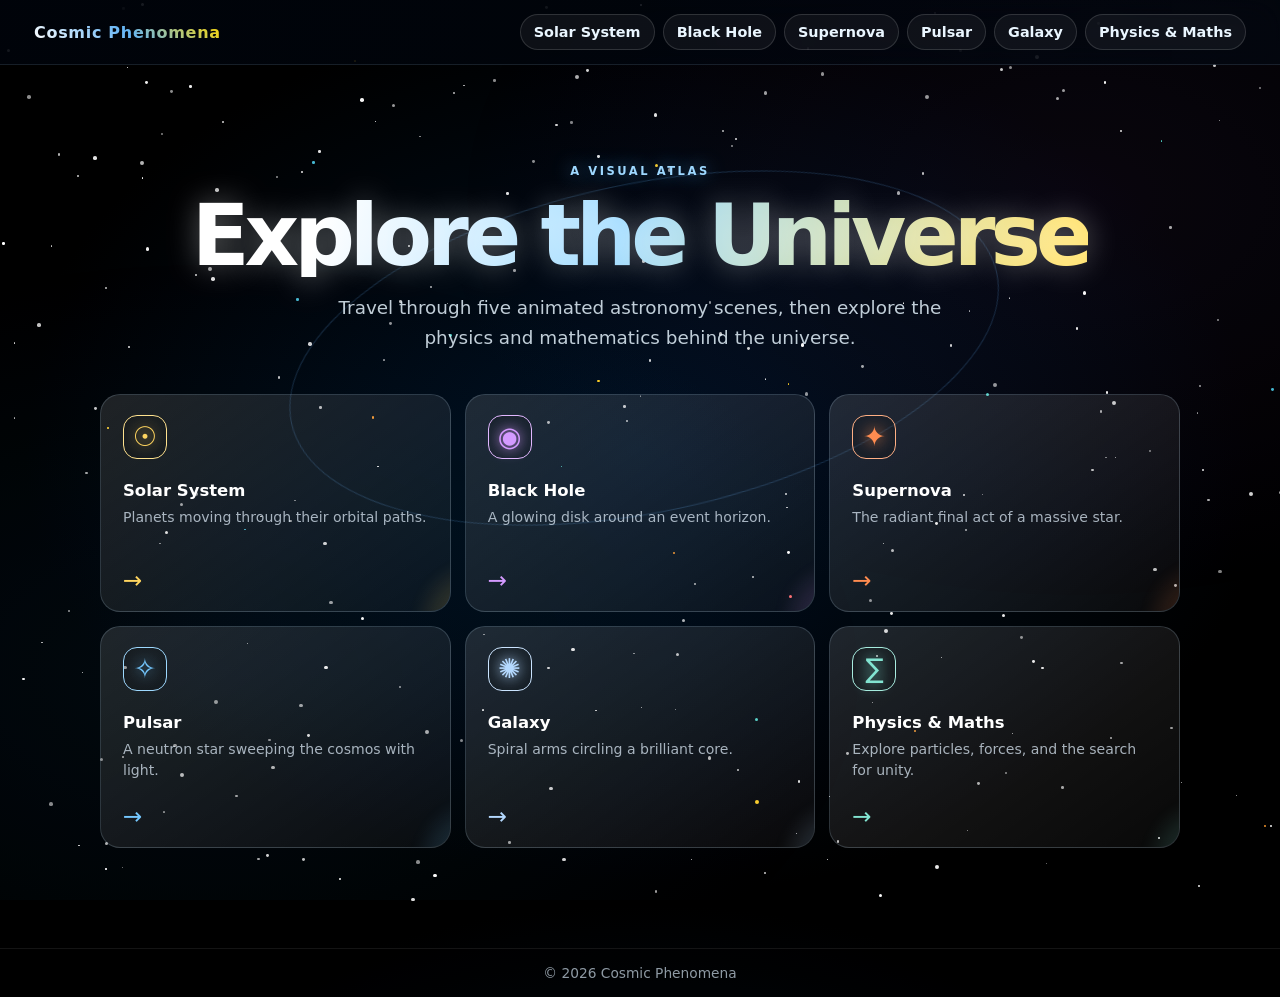
==== commit cf481101: "Expand astronomy atlas and improve galaxy scene" ====
--- a/index.html
+++ b/index.html
@@ -17,6 +17,7 @@
         <a href="supernova.html">Supernova</a>
         <a href="pulsar.html">Pulsar</a>
         <a href="galaxy.html">Galaxy</a>
+        <a href="physics.html">Physics &amp; Maths</a>
       </nav>
     </header>
 
@@ -24,13 +25,14 @@
       <section class="hero">
         <div class="hero-eyebrow">A VISUAL ATLAS</div>
         <h1>Explore the Universe</h1>
-        <p>Travel through five animated astronomy scenes—from the worlds orbiting our Sun to the luminous structures shaping deep space.</p>
+        <p>Travel through five animated astronomy scenes, then explore the physics and mathematics behind the universe.</p>
         <div class="card-grid">
           <a class="card card-solar" href="solar-system.html"><span class="card-icon">☉</span><span><h3>Solar System</h3><p>Planets moving through their orbital paths.</p></span><span class="card-arrow">→</span></a>
           <a class="card card-black-hole" href="black-hole.html"><span class="card-icon">◉</span><span><h3>Black Hole</h3><p>A glowing disk around an event horizon.</p></span><span class="card-arrow">→</span></a>
           <a class="card card-supernova" href="supernova.html"><span class="card-icon">✦</span><span><h3>Supernova</h3><p>The radiant final act of a massive star.</p></span><span class="card-arrow">→</span></a>
           <a class="card card-pulsar" href="pulsar.html"><span class="card-icon">✧</span><span><h3>Pulsar</h3><p>A neutron star sweeping the cosmos with light.</p></span><span class="card-arrow">→</span></a>
           <a class="card card-galaxy" href="galaxy.html"><span class="card-icon">✺</span><span><h3>Galaxy</h3><p>Spiral arms circling a brilliant core.</p></span><span class="card-arrow">→</span></a>
+          <a class="card card-physics" href="physics.html"><span class="card-icon">∑</span><span><h3>Physics &amp; Maths</h3><p>Explore particles, forces, and the search for unity.</p></span><span class="card-arrow">→</span></a>
         </div>
       </section>
     </main>
--- a/assets/css/style.css
+++ b/assets/css/style.css
@@ -1,18 +1,24 @@
 *{margin:0;padding:0;box-sizing:border-box}
 html,body{height:100%}
 body{font-family:Inter,ui-sans-serif,system-ui,-apple-system,BlinkMacSystemFont,"Segoe UI",sans-serif;background:radial-gradient(ellipse at center,#001122 0%,#000 70%);color:#fff;min-height:100vh;overflow-x:hidden}
+body::before{content:"";position:fixed;inset:0;z-index:0;pointer-events:none;background:radial-gradient(ellipse at 16% 75%,rgba(19,90,145,.13),transparent 45%),radial-gradient(ellipse at 84% 22%,rgba(92,57,139,.12),transparent 42%);opacity:.85}
 body[data-section="black-hole"]{background:radial-gradient(ellipse at center,#160914 0%,#030106 54%,#000 100%)}
 body[data-section="supernova"]{background:radial-gradient(ellipse at center,#1c0b04 0%,#06080f 56%,#000 100%)}
 body[data-section="pulsar"]{background:radial-gradient(ellipse at center,#061238 0%,#01030b 63%,#000 100%)}
+body[data-section="physics"]{background:radial-gradient(ellipse at center,#081329 0%,#030710 64%,#000 100%)}
 
 /* Layout */
-.site-wrap{position:relative;min-height:100vh;display:flex;flex-direction:column}
+.site-wrap{position:relative;isolation:isolate;min-height:100vh;display:flex;flex-direction:column}
 .header{position:fixed;top:0;left:0;right:0;z-index:1000;display:flex;align-items:center;justify-content:space-between;gap:18px;padding:14px clamp(16px,3vw,34px);background:linear-gradient(90deg,rgba(0,4,12,.78),rgba(2,11,23,.48));backdrop-filter:blur(16px);border-bottom:1px solid rgba(182,220,255,.12)}
 .brand{font-weight:800;letter-spacing:.7px;white-space:nowrap;background:linear-gradient(45deg,#fff,#64b5f6,#ffd700);-webkit-background-clip:text;-webkit-text-fill-color:transparent;background-clip:text}
 .nav{display:flex;gap:8px;flex-wrap:wrap;justify-content:flex-end}
 .nav a{display:inline-block;padding:9px 13px;border:1px solid rgba(255,255,255,.14);border-radius:999px;background:rgba(255,255,255,.05);color:#eaf6ff;text-decoration:none;font-size:.9rem;font-weight:650;transition:all .28s cubic-bezier(.4,0,.2,1);position:relative;overflow:hidden}
 .nav a.active,.nav a:hover{background:rgba(255,255,255,.18);transform:translateY(-1px)}
+.nav a.active{border-color:rgba(158,219,255,.42);box-shadow:inset 0 0 18px rgba(115,190,255,.1)}
+.nav a.atlas-link{border-color:rgba(138,224,202,.28);color:#b9f3e8;background:rgba(81,186,164,.1)}
+.nav a:focus-visible,.info-toggle:focus-visible,.card:focus-visible,.brand-link:focus-visible{outline:2px solid #9edbff;outline-offset:3px}
 .main{flex:1;display:flex;align-items:center;justify-content:center;padding:120px 20px 80px}
+.physics-main{align-items:flex-start;padding-top:132px}
 .footer{padding:16px 20px;text-align:center;color:rgba(215,233,248,.66);font-size:.86rem;background:rgba(0,0,0,.3);border-top:1px solid rgba(255,255,255,.08)}
 
 /* Stars background */
@@ -22,19 +28,33 @@
 /* Shared panels */
 .info-toggle{position:fixed;right:18px;top:50%;transform:translateY(-50%);background:rgba(255,255,255,.1);border:2px solid rgba(255,255,255,.3);color:#fff;padding:14px 8px;border-radius:25px;cursor:pointer;z-index:1100;transition:all .3s ease;backdrop-filter:blur(10px);writing-mode:vertical-lr;font-weight:700}
 .info-toggle:hover{background:rgba(255,255,255,.2);transform:translateY(-50%) translateX(-5px)}
-.info-panel{position:fixed;right:-400px;top:0;width:360px;height:100vh;background:rgba(0,0,0,.85);backdrop-filter:blur(20px);border-left:1px solid rgba(255,255,255,.1);transition:right .6s cubic-bezier(.4,0,.2,1);z-index:1050;overflow-y:auto;transform-style:preserve-3d}
-.info-panel.open{right:0}
+.info-panel{position:fixed;right:0;top:0;width:min(360px,92vw);height:100vh;background:rgba(0,0,0,.85);backdrop-filter:blur(20px);border-left:1px solid rgba(255,255,255,.1);transition:transform .45s cubic-bezier(.4,0,.2,1);transform:translateX(102%);z-index:1050;overflow-y:auto;transform-style:preserve-3d}
+.info-panel.open{transform:translateX(0)}
 .info-content{padding:28px;transform:translateZ(20px)}
-.info-title{font-size:1.8em;font-weight:800;margin-bottom:14px;background:linear-gradient(45deg,#fff,#64b5f6);-webkit-background-clip:text;-webkit-text-fill-color:transparent;background-clip:text}
+.info-title{font-size:1.8em;font-weight:800;margin-bottom:8px;background:linear-gradient(45deg,#fff,#64b5f6);-webkit-background-clip:text;-webkit-text-fill-color:transparent;background-clip:text}
+.info-kicker{margin-bottom:14px;color:#91dccc;font-size:.68rem;font-weight:850;letter-spacing:.17em;text-transform:uppercase}
 .info-description{font-size:1rem;line-height:1.6;margin-bottom:18px;color:rgba(255,255,255,.9)}
+.info-highlight{margin:18px 0;padding:15px 16px;border:1px solid rgba(138,224,202,.2);border-radius:13px;background:linear-gradient(145deg,rgba(43,111,111,.18),rgba(17,32,49,.38))}
+.info-highlight h3{margin-bottom:7px;color:#a8eddd;font-size:.95rem}
+.info-highlight p{color:rgba(226,240,252,.78);font-size:.9rem;line-height:1.55}
+.info-panel .fun-facts{background:transparent;padding:0;border:0;border-radius:0}
+.info-panel .fun-facts h3{margin-bottom:12px;color:#a9dfff;font-size:1rem}
+.info-panel .fact-item{margin:0;padding:11px 8px 11px 21px;border-top:1px solid rgba(255,255,255,.1);font-size:.9rem;line-height:1.5}
+.info-panel .fact-item::before{top:12px;color:#91dccc;font-size:.72rem}
 .fun-facts{background:rgba(255,255,255,.05);border-radius:14px;padding:16px;margin:16px 0;border-left:4px solid #64b5f6}
 .fun-facts h3{color:#64b5f6;margin-bottom:10px;font-size:1.1em}
 .fact-item{margin:8px 0;padding-left:14px;position:relative}
 .fact-item::before{content:'★';position:absolute;left:0;color:#ffd700}
+.info-sources{margin-top:22px;padding-top:18px;border-top:1px solid rgba(255,255,255,.14)}
+.info-sources h3{margin:0 0 10px;color:#a9dfff;font-size:1rem}
+.info-sources a{display:flex;justify-content:space-between;gap:12px;margin:8px 0;padding:11px 12px;border:1px solid rgba(169,223,255,.2);border-radius:10px;background:rgba(90,160,220,.08);color:#d9efff;text-decoration:none;line-height:1.35;transition:background .2s ease,border-color .2s ease}
+.info-sources a:hover,.info-sources a:focus-visible{background:rgba(90,160,220,.18);border-color:rgba(169,223,255,.55)}
+.info-sources a:focus-visible{outline:2px solid #9edbff;outline-offset:2px}
 
 /* Scene containers */
-.scene{position:relative;display:flex;align-items:center;justify-content:center;min-height:60vh;perspective:1200px;transform-style:preserve-3d}
-.section-title{position:absolute;top:130px;left:50%;width:min(92vw,760px);transform:translateX(-50%) translateZ(50px) translate3d(var(--tx,0),var(--ty,0),0);font-size:clamp(2rem,4.2vw,3.15rem);font-weight:800;line-height:1.08;text-align:center;letter-spacing:-.035em;background:linear-gradient(45deg,#fff,#64b5f6,#ffd700);-webkit-background-clip:text;-webkit-text-fill-color:transparent;background-clip:text;text-shadow:0 0 30px rgba(255,255,255,.5);z-index:10;animation:title-glow 3s ease-in-out infinite alternate}
+.scene{position:relative;display:grid;grid-template-rows:auto minmax(0,1fr);justify-items:center;align-items:center;gap:8px;width:100%;min-height:calc(100vh - 190px);perspective:1200px;transform-style:preserve-3d}
+.section-title{position:relative;top:auto;left:auto;align-self:end;width:min(92vw,900px);margin:0 auto;transform:translate3d(var(--tx,0),var(--ty,0),0);font-size:clamp(2rem,4.2vw,3.15rem);font-weight:800;line-height:1.08;text-align:center;letter-spacing:-.035em;background:linear-gradient(45deg,#fff,#64b5f6,#ffd700);-webkit-background-clip:text;-webkit-text-fill-color:transparent;background-clip:text;text-shadow:0 0 30px rgba(255,255,255,.32);z-index:10;animation:title-glow 3s ease-in-out infinite alternate}
+.scene>:not(.section-title){grid-row:2;align-self:center;justify-self:center}
 
 /* Page transition overlay */
 .page-transition{position:fixed;inset:0;z-index:2000;background:radial-gradient(ellipse at center, rgba(0,0,0,.9) 0%, rgba(0,0,0,.96) 70%);pointer-events:none;opacity:0}
@@ -45,18 +65,22 @@
 @keyframes page-leave{from{opacity:0}to{opacity:1}}
 
 /* Solar system */
-.solar-system{position:relative;width:min(78vw,800px);height:min(58vh,620px);min-height:440px;transform-style:preserve-3d;animation:system-tilt 30s ease-in-out infinite}
+.solar-system{position:relative;width:min(90vw,920px);height:min(58vh,620px);min-height:440px;transform-style:preserve-3d;animation:system-tilt 30s ease-in-out infinite}
 .sun{width:clamp(92px,11vw,128px);height:clamp(92px,11vw,128px);background:radial-gradient(circle at 32% 30%,#fffde5 0 5%,#fff3a0 18%,#ffcc33 45%,#ff7600 73%,#bd3500 100%);border-radius:50%;position:absolute;top:50%;left:50%;transform:translate(-50%,-50%) translateZ(20px);box-shadow:0 0 70px 25px rgba(255,165,0,.58),0 0 180px 55px rgba(255,136,0,.17),inset -20px -20px 40px rgba(112,30,0,.35);animation:solar-flare 4s ease-in-out infinite,sun-rotate 20s linear infinite}
 .orbit{position:absolute;width:var(--orbit-size);aspect-ratio:2.05/1;border:1px solid rgba(160,205,235,.16);border-radius:50%;top:50%;left:50%;transform:translate(-50%,-50%);animation:orbit-ring var(--orbit-duration) linear infinite}
 .planet{position:absolute;border-radius:50%;top:50%;left:100%;transform:translate(-50%,-50%) translateZ(24px);box-shadow:0 0 16px rgba(255,255,255,.3),inset -8px -8px 18px rgba(0,0,0,.45);transform-style:preserve-3d;isolation:isolate}
 .planet::before{content:"";position:absolute;inset:0;border-radius:50%;pointer-events:none;mix-blend-mode:screen;background:radial-gradient(circle at var(--light-x,30%) var(--light-y,30%), rgba(255,255,255,.85), rgba(255,255,255,.25) 22%, rgba(255,255,255,0) 42%);filter:blur(.5px);opacity:.6}
 .planet::after{content:"";position:absolute;inset:0;border-radius:50%;pointer-events:none;mix-blend-mode:multiply;background:radial-gradient(circle at calc(100% - var(--light-x,70%)) calc(100% - var(--light-y,70%)), rgba(0,0,0,0) 38%, rgba(0,0,0,.28) 65%, rgba(0,0,0,.55) 85%);opacity:.9}
-.mercury-orbit{--orbit-size:29%;--orbit-duration:8s}.venus-orbit{--orbit-size:38%;--orbit-duration:12s}.earth-orbit{--orbit-size:52%;--orbit-duration:18s}.mars-orbit{--orbit-size:68%;--orbit-duration:25s}.jupiter-orbit{--orbit-size:86%;--orbit-duration:35s}
+.mercury-orbit{--orbit-size:23%;--orbit-duration:8s}.venus-orbit{--orbit-size:31%;--orbit-duration:12s}.earth-orbit{--orbit-size:39%;--orbit-duration:18s}.mars-orbit{--orbit-size:47%;--orbit-duration:25s}.jupiter-orbit{--orbit-size:62%;--orbit-duration:35s}.saturn-orbit{--orbit-size:74%;--orbit-duration:48s}.uranus-orbit{--orbit-size:84%;--orbit-duration:68s}.neptune-orbit{--orbit-size:94%;--orbit-duration:90s}
 .mercury{width:14px;height:14px;background:radial-gradient(circle at 30% 30%,#d4ba79,#706455)}
 .venus{width:19px;height:19px;background:radial-gradient(circle at 30% 30%,#fff8dc,#e7a83b)}
 .earth{width:24px;height:24px;background:radial-gradient(circle at 30% 30%,#dff6ff 0 9%,#56a6e4 32%,#285ab1 58%,#47a05a 60% 72%,#164e8c 100%)}
 .mars{width:18px;height:18px;background:radial-gradient(circle at 30% 30%,#ff9575,#b74637)}
 .jupiter{width:38px;height:38px;background:repeating-linear-gradient(172deg,#f7d6aa 0 6px,#c9825a 7px 10px,#f1c48e 11px 15px)}
+.saturn{width:34px;height:34px;background:repeating-linear-gradient(172deg,#f3dfb5 0 7px,#c6a878 8px 11px,#ead5aa 12px 17px)}
+.saturn-rings{position:absolute;left:50%;top:50%;width:2.15em;height:.72em;border:3px solid rgba(226,207,162,.92);border-left-color:rgba(226,207,162,.34);border-right-color:rgba(226,207,162,.42);border-radius:50%;transform:translate(-50%,-50%) rotate(-18deg);box-shadow:0 0 7px rgba(255,226,174,.32)}
+.uranus{width:27px;height:27px;background:radial-gradient(circle at 30% 30%,#d2fff9,#64c4cb 58%,#258395)}
+.neptune{width:27px;height:27px;background:radial-gradient(circle at 30% 30%,#acc9ff,#356cd5 58%,#152e7c)}
 
 /* Black hole */
 .black-hole-container{position:relative;width:min(78vw,660px);aspect-ratio:1;transform-style:preserve-3d;animation:black-hole-wobble 15s ease-in-out infinite}
@@ -87,13 +111,21 @@
 .beam-1{--beam-angle:0deg}.beam-2{--beam-angle:180deg}
 
 /* Galaxy */
-.galaxy-container{position:relative;width:min(76vw,700px);aspect-ratio:1;transform-style:preserve-3d;animation:galaxy-perspective 40s ease-in-out infinite}
-.galaxy-disc{position:absolute;inset:6%;border-radius:50%;transform:rotateX(57deg);transform-style:preserve-3d;filter:drop-shadow(0 0 20px rgba(95,167,255,.18))}
-.galaxy-haze{position:absolute;inset:4%;border-radius:50%;background:radial-gradient(ellipse at center,rgba(255,221,106,.30) 0 5%,rgba(147,196,255,.20) 15%,rgba(91,151,230,.08) 35%,transparent 69%);box-shadow:inset 0 0 70px rgba(113,176,255,.12);animation:galaxy-breathe 8s ease-in-out infinite}
-.galaxy-core{width:clamp(64px,10vw,92px);height:clamp(64px,10vw,92px);background:radial-gradient(circle at 32% 28%,#fff 0 5%,#fff5ad 16%,#ffd43e 38%,#f08b22 66%,#a64014 100%);border-radius:50%;position:absolute;top:50%;left:50%;transform:translate(-50%,-50%) translateZ(28px);box-shadow:0 0 50px 20px rgba(255,221,68,.72),0 0 150px 42px rgba(127,180,255,.18);animation:core-pulse 8s ease-in-out infinite}
-.spiral-arm{position:absolute;top:50%;left:50%;width:45%;height:30%;border-top:clamp(7px,1.25vw,12px) solid rgba(177,216,255,.80);border-radius:70% 100% 0 0;transform-origin:0 50%;filter:drop-shadow(0 0 5px rgba(135,194,255,.72));animation:galaxy-rotate 32s linear infinite}
-.spiral-arm::after{content:"";position:absolute;left:55%;top:-120%;width:75%;height:230%;border-top:clamp(4px,.7vw,7px) solid rgba(104,164,244,.58);border-radius:75% 100% 0 0;transform:rotate(22deg);transform-origin:left center;box-shadow:0 -3px 11px rgba(153,207,255,.3)}
-.arm-1{--arm-angle:0deg}.arm-2{--arm-angle:90deg}.arm-3{--arm-angle:180deg}.arm-4{--arm-angle:270deg}
+.galaxy-container{position:relative;width:min(76vw,700px);aspect-ratio:1;transform-style:preserve-3d;animation:galaxy-float 12s ease-in-out infinite}
+.galaxy-art{display:block;width:100%;height:100%;overflow:visible;filter:drop-shadow(0 0 28px rgba(89,158,255,.16))}
+.galaxy-backglow{transform:rotate(-15deg);transform-origin:center;opacity:.9;filter:blur(16px)}
+.galaxy-disc-edge{fill:rgba(18,43,77,.12);stroke:rgba(123,183,255,.13);stroke-width:1.5;transform:rotate(-15deg);transform-origin:center}
+.galaxy-spiral-arms{transform-origin:400px 400px;animation:galaxy-drift 150s linear infinite}
+.spiral-arm{transform-box:view-box;transform-origin:400px 400px}
+.arm-1{transform:rotate(0deg)}.arm-2{transform:rotate(90deg)}.arm-3{transform:rotate(180deg)}.arm-4{transform:rotate(270deg)}
+.arm-halo{fill:none;stroke:#428aff;stroke-width:34;stroke-linecap:round;opacity:.18;filter:url(#galaxy-soft-glow)}
+.arm-light{fill:none;stroke:url(#galaxy-arm);stroke-width:18;stroke-linecap:round;opacity:.76}
+.arm-dust{fill:none;stroke:#071425;stroke-width:4.5;stroke-linecap:round;stroke-dasharray:6 15;opacity:.66;transform:translate(0 6px)}
+.arm-stars{fill:#d8ecff;filter:url(#galaxy-star-glow);opacity:.9}
+.galaxy-core-halo{fill:url(#galaxy-core);opacity:.46;filter:url(#galaxy-soft-glow);animation:galaxy-glow 7s ease-in-out infinite}
+.galaxy-bulge{fill:url(#galaxy-core);stroke:rgba(255,239,196,.42);stroke-width:1;filter:drop-shadow(0 0 12px rgba(255,203,105,.5))}
+.galaxy-core-light{fill:url(#galaxy-core);opacity:.94}
+.galaxy-core-point{fill:#fff9dc;filter:drop-shadow(0 0 12px #ffe7a3);opacity:.9}
 
 /* Landing */
 .hero{position:relative;display:flex;flex-direction:column;gap:16px;align-items:center;width:min(100%,1080px);padding:44px 0 20px;text-align:center}
@@ -101,14 +133,48 @@
 .hero-eyebrow{color:#9ed8ff;font-size:.72rem;font-weight:800;letter-spacing:.22em;text-shadow:0 0 18px rgba(99,191,255,.7)}
 .hero h1{font-size:clamp(2.7rem,7vw,5.3rem);line-height:.98;letter-spacing:-.06em;background:linear-gradient(110deg,#fff 15%,#9edbff 48%,#ffe26d 96%);-webkit-background-clip:text;-webkit-text-fill-color:transparent;background-clip:text;text-shadow:0 0 30px rgba(255,255,255,.35)}
 .hero>p{max-width:650px;color:rgba(231,245,255,.83);font-size:clamp(1rem,1.7vw,1.15rem);line-height:1.65}
-.card-grid{margin-top:24px;display:grid;grid-template-columns:repeat(5,minmax(0,1fr));gap:12px;width:100%}
-.card{--card-accent:#77c8ff;position:relative;display:flex;flex-direction:column;align-items:flex-start;gap:22px;min-height:218px;padding:20px 18px 18px;overflow:hidden;text-align:left;background:linear-gradient(145deg,rgba(255,255,255,.12),rgba(255,255,255,.035));border:1px solid rgba(201,229,255,.18);border-radius:20px;color:#fff;text-decoration:none;transition:transform .3s ease,box-shadow .3s ease,border-color .3s ease}
+.card-grid{margin-top:24px;display:grid;grid-template-columns:repeat(3,minmax(0,1fr));gap:14px;width:100%}
+.card{--card-accent:#77c8ff;position:relative;display:flex;flex-direction:column;align-items:flex-start;gap:22px;min-height:218px;padding:20px 22px 18px;overflow:hidden;text-align:left;background:linear-gradient(145deg,rgba(255,255,255,.12),rgba(255,255,255,.035));border:1px solid rgba(201,229,255,.18);border-radius:20px;color:#fff;text-decoration:none;transition:transform .3s ease,box-shadow .3s ease,border-color .3s ease}
 .card::before{content:"";position:absolute;right:-26%;bottom:-35%;width:130px;aspect-ratio:1;border-radius:50%;background:radial-gradient(circle,var(--card-accent),transparent 68%);opacity:.3;filter:blur(6px);transition:transform .4s ease,opacity .4s ease}
 .card:hover{transform:translateY(-8px);border-color:color-mix(in srgb,var(--card-accent) 65%,white);box-shadow:0 18px 36px rgba(0,0,0,.38),0 0 28px color-mix(in srgb,var(--card-accent) 20%,transparent)}
 .card:hover::before{opacity:.58;transform:scale(1.35)}
 .card-icon{display:grid;place-items:center;width:44px;aspect-ratio:1;border:1px solid color-mix(in srgb,var(--card-accent) 70%,white);border-radius:14px;color:var(--card-accent);font-size:1.7rem;line-height:1;text-shadow:0 0 15px var(--card-accent);background:rgba(0,0,0,.16)}
 .card h3{margin-bottom:7px;font-size:1.03rem}.card p{color:rgba(226,240,252,.72);font-size:.88rem;line-height:1.48}.card-arrow{margin-top:auto;color:var(--card-accent);font-size:1.45rem;transition:transform .3s ease}.card:hover .card-arrow{transform:translateX(6px)}
 .card-solar{--card-accent:#ffd55f}.card-black-hole{--card-accent:#d49aff}.card-supernova{--card-accent:#ff8c50}.card-pulsar{--card-accent:#75c8ff}.card-galaxy{--card-accent:#b4d9ff}
+.card-physics{--card-accent:#82e4d1}
+
+/* Physics and maths chapter */
+.physics-page{width:min(1120px,100%);margin:0 auto;color:#eaf3ff}
+.physics-hero{position:relative;display:flex;flex-direction:column;align-items:flex-start;gap:18px;padding:55px clamp(20px,5vw,66px) 58px;overflow:hidden;border:1px solid rgba(159,207,255,.18);border-radius:30px;background:radial-gradient(ellipse at 84% 8%,rgba(74,112,229,.28),transparent 38%),linear-gradient(135deg,rgba(16,35,68,.82),rgba(5,12,27,.74));box-shadow:0 24px 90px rgba(0,0,0,.28)}
+.physics-hero::after{content:"∑";position:absolute;right:6%;top:50%;transform:translateY(-55%) rotate(-10deg);font-family:Georgia,serif;font-size:clamp(10rem,26vw,20rem);line-height:1;color:rgba(143,220,221,.08);text-shadow:0 0 65px rgba(93,168,255,.14);pointer-events:none}
+.physics-hero .hero-eyebrow,.physics-hero h1,.physics-hero p,.physics-jump{position:relative;z-index:1}
+.physics-hero h1{max-width:750px;font-size:clamp(2.7rem,7vw,5.5rem);line-height:.98;letter-spacing:-.06em;background:linear-gradient(100deg,#fff,#a6dcff 50%,#9fe2cd);-webkit-background-clip:text;-webkit-text-fill-color:transparent;background-clip:text}
+.physics-hero p{max-width:660px;color:rgba(226,239,255,.82);font-size:clamp(1rem,1.6vw,1.18rem);line-height:1.7}
+.physics-jump{display:inline-flex;gap:12px;align-items:center;padding:12px 17px;border:1px solid rgba(130,228,209,.4);border-radius:999px;color:#b5f4e7;text-decoration:none;background:rgba(130,228,209,.08);font-weight:700}
+.physics-section{padding:76px 0 12px;scroll-margin-top:88px}
+.section-kicker{margin-bottom:12px;color:#91dccc;font-size:.72rem;font-weight:850;letter-spacing:.2em}
+.physics-section h2{margin-bottom:12px;color:#f6f9ff;font-size:clamp(2rem,4vw,3.1rem);letter-spacing:-.04em}
+.section-lede{max-width:770px;margin-bottom:28px;color:rgba(213,228,245,.75);font-size:1.05rem;line-height:1.7}
+.force-grid{display:grid;grid-template-columns:repeat(4,minmax(0,1fr));gap:14px}
+.force-card{--force:#a8cdfd;display:flex;min-height:242px;flex-direction:column;align-items:flex-start;gap:12px;padding:21px 19px;text-align:left;border:1px solid color-mix(in srgb,var(--force) 28%,transparent);border-radius:20px;color:#f4f7ff;background:linear-gradient(150deg,color-mix(in srgb,var(--force) 12%,#0a1020),rgba(6,10,21,.92));cursor:pointer;transition:transform .25s ease,border-color .25s ease,box-shadow .25s ease}
+.force-card:hover,.force-card[aria-expanded="true"]{transform:translateY(-4px);border-color:color-mix(in srgb,var(--force) 70%,white);box-shadow:0 14px 36px color-mix(in srgb,var(--force) 14%,transparent)}
+.force-card:focus-visible,.physics-jump:focus-visible,.source-links a:focus-visible{outline:2px solid #b8f5e8;outline-offset:3px}
+.force-gravity{--force:#c5a3ff}.force-electromagnetism{--force:#ffdc7b}.force-strong{--force:#ff9c83}.force-weak{--force:#89c9ff}
+.force-symbol{display:grid;place-items:center;width:48px;height:48px;border:1px solid color-mix(in srgb,var(--force) 55%,transparent);border-radius:15px;color:var(--force);font-size:1.8rem;background:color-mix(in srgb,var(--force) 10%,transparent);text-shadow:0 0 18px var(--force)}
+.force-name{font-size:1.14rem;font-weight:800}.force-carrier{color:var(--force);font-size:.8rem;font-weight:700}.force-summary{color:rgba(223,233,247,.76);font-size:.91rem;line-height:1.55}.force-expand{display:flex;width:100%;justify-content:space-between;margin-top:auto;padding-top:10px;border-top:1px solid rgba(255,255,255,.1);color:var(--force);font-size:.83rem;font-weight:750}
+.force-details{margin-top:14px;padding:22px 25px;border:1px solid rgba(162,217,255,.2);border-left:3px solid #91dccc;border-radius:14px;background:rgba(12,24,43,.8);animation:detail-in .22s ease-out}.force-details h3{margin-bottom:8px;color:#c2f6ea;font-size:1.15rem}.force-details p{color:rgba(226,238,250,.8);line-height:1.7}
+.maxwell-section{padding-top:86px}.maxwell-grid{display:grid;grid-template-columns:repeat(2,minmax(0,1fr));gap:12px}.maxwell-law{padding:21px;border:1px solid rgba(130,228,209,.18);border-radius:16px;background:linear-gradient(145deg,rgba(18,39,54,.83),rgba(8,15,27,.88))}.maxwell-law>span{color:#91dccc;font-size:.7rem;font-weight:850;letter-spacing:.13em}.maxwell-equation{overflow-x:auto;margin:18px 0 12px;color:#f1f8ff;font:clamp(1.25rem,2.5vw,1.85rem) Georgia,"Times New Roman",serif;white-space:nowrap}.maxwell-law p,.maxwell-note{color:rgba(218,232,246,.75);line-height:1.65}.maxwell-note{margin-top:14px;padding:18px 20px;border-left:2px solid #91dccc;background:rgba(12,22,40,.58)}.maxwell-note strong{color:#c4f3e9}.maxwell-source{display:inline-block;margin-top:16px;color:#b4e8ff;text-decoration:none;font-weight:700}
+.model-section{padding-top:92px}.model-layout{display:grid;grid-template-columns:minmax(0,1.6fr) minmax(230px,.8fr);gap:16px;align-items:stretch}
+.particle-map{display:grid;gap:12px}.particle-family,.model-limit,.mass-note,.symmetry-note{padding:22px;border:1px solid rgba(174,207,255,.16);border-radius:18px;background:rgba(12,22,40,.67)}
+.particle-family h3,.model-limit h3{margin-bottom:7px;font-size:1.07rem;color:#f4f7ff}.particle-family p,.model-limit p{color:rgba(218,232,248,.72);line-height:1.6}
+.particle-chips{display:flex;flex-wrap:wrap;gap:8px;margin-top:15px}.particle-chips span{padding:7px 10px;border:1px solid rgba(140,202,255,.24);border-radius:999px;color:#b8ddff;background:rgba(105,164,230,.1);font-size:.81rem;font-weight:650}.boson-chips span{color:#ffe09a;border-color:rgba(255,208,113,.26);background:rgba(255,197,81,.08)}.higgs-family{border-color:rgba(179,152,255,.3)}.higgs-family .particle-chips span{color:#dac8ff;border-color:rgba(179,152,255,.35);background:rgba(147,105,217,.1)}
+.model-limit{background:linear-gradient(150deg,rgba(70,44,81,.35),rgba(12,20,35,.8))}.model-limit h3{font-size:1.35rem}.model-limit a{display:inline-block;margin-top:17px;color:#b4e8ff;font-weight:700;text-decoration:none}.limit-mark{display:grid;place-items:center;width:36px;height:36px;margin-bottom:16px;border:1px solid rgba(255,179,132,.46);border-radius:50%;color:#ffc092;font-weight:900}
+.mass-note,.symmetry-note{margin-top:14px;color:rgba(222,235,249,.8);line-height:1.7}.mass-note strong,.symmetry-note strong{color:#c4f3e9}
+.lagrangian-section{padding-top:92px}.equation-card{padding:clamp(22px,4vw,38px);border:1px solid rgba(135,220,210,.26);border-radius:20px;background:radial-gradient(ellipse at 20% 0%,rgba(90,163,184,.2),transparent 56%),rgba(7,18,32,.85)}
+.equation-label{margin-bottom:18px;color:#94dccc;font-size:.72rem;font-weight:850;letter-spacing:.16em}.equation{overflow-x:auto;color:#e8f8ff;font-family:Georgia,"Times New Roman",serif;font-size:clamp(1.45rem,4vw,2.7rem);white-space:nowrap}.equation-card p{max-width:770px;margin-top:16px;color:rgba(218,232,246,.72);line-height:1.65}
+.term-grid{display:grid;grid-template-columns:repeat(4,minmax(0,1fr));gap:12px;margin-top:14px}.term-card{min-height:170px;padding:19px;border:1px solid rgba(174,207,255,.15);border-radius:16px;background:rgba(12,22,40,.67)}.term-card>span{color:#91dccc;font-size:.75rem;font-weight:850;letter-spacing:.12em}.term-card h3{margin:12px 0 8px;color:#f3f7ff;font-size:1rem}.term-card p{color:rgba(218,232,246,.72);font-size:.9rem;line-height:1.6}
+.unification-section{padding-top:92px}.unification-track{display:grid;grid-template-columns:repeat(4,minmax(0,1fr));gap:0;position:relative}.unification-step{position:relative;padding:22px 18px 22px 22px;border-top:2px solid rgba(255,255,255,.14);background:linear-gradient(180deg,rgba(14,24,41,.75),rgba(8,14,26,.4))}.unification-step:first-child{border-radius:16px 0 0 16px}.unification-step:last-child{border-radius:0 16px 16px 0}.unification-step::before{content:"";position:absolute;top:-7px;left:20px;width:11px;height:11px;border-radius:50%;background:#8ae0ca;box-shadow:0 0 15px currentColor}.unification-step.proposed::before{background:#f3cf76}.unification-step.open-question::before{background:#d09af7}.step-state{font-size:.66rem;letter-spacing:.12em;font-weight:850;color:#9be6d5}.proposed .step-state{color:#f3cf76}.open-question .step-state{color:#d6a9fa}.unification-step h3{margin:17px 0 8px;font-size:1rem;color:#f5f7fc}.unification-step p{color:rgba(218,232,246,.7);font-size:.89rem;line-height:1.6}.closing-question{margin:25px 0;color:#d6f8f0;font-size:clamp(1.15rem,2vw,1.45rem);line-height:1.5}.source-links{display:flex;flex-wrap:wrap;align-items:center;gap:10px;padding:19px 0 35px;border-top:1px solid rgba(255,255,255,.12)}.source-links>span{margin-right:5px;color:rgba(215,233,248,.6);font-size:.83rem}.source-links a{padding:8px 11px;border:1px solid rgba(158,219,255,.2);border-radius:999px;color:#c7eaff;text-decoration:none;font-size:.83rem}.source-links a:hover{background:rgba(115,190,255,.12)}
+@keyframes detail-in{from{opacity:0;transform:translateY(-5px)}to{opacity:1;transform:translateY(0)}}
 
 /* Animations */
 @keyframes title-glow{0%{text-shadow:0 0 30px rgba(255,255,255,.5)}100%{text-shadow:0 0 50px rgba(100,181,246,.8),0 0 80px rgba(255,215,0,.4)}}
@@ -132,10 +198,9 @@
 @keyframes field-breathe{0%,100%{opacity:.5;transform:scale(.94)}50%{opacity:1;transform:scale(1.05)}}
 @keyframes ring-drift{from{transform:translate(-50%,-50%) rotate(var(--ring-angle))}to{transform:translate(-50%,-50%) rotate(calc(var(--ring-angle) + 360deg))}}
 @keyframes beam-sweep{0%{transform:translateY(-50%) translateZ(10px) rotate(var(--beam-angle));opacity:.88}50%{opacity:.4}100%{transform:translateY(-50%) translateZ(10px) rotate(calc(var(--beam-angle) + 360deg));opacity:.88}}
-@keyframes galaxy-perspective{0%,100%{transform:rotateX(2deg) rotateY(0)}25%{transform:rotateX(4deg) rotateY(3deg)}50%{transform:rotateX(1deg) rotateY(6deg)}75%{transform:rotateX(5deg) rotateY(3deg)}}
-@keyframes galaxy-rotate{from{transform:rotate(var(--arm-angle))}to{transform:rotate(calc(var(--arm-angle) + 360deg))}}
-@keyframes galaxy-breathe{0%,100%{opacity:.72;transform:scale(.96)}50%{opacity:1;transform:scale(1.04)}}
-@keyframes core-pulse{0%,100%{box-shadow:0 0 150px rgba(255,221,68,.8)}50%{box-shadow:0 0 200px rgba(255,221,68,1)}}
+@keyframes galaxy-float{0%,100%{transform:translateY(0) scale(1)}50%{transform:translateY(-5px) scale(1.01)}}
+@keyframes galaxy-drift{from{transform:rotate(0deg)}to{transform:rotate(360deg)}}
+@keyframes galaxy-glow{0%,100%{opacity:.38}50%{opacity:.58}}
 
 /* Reduced motion */
 @media (prefers-reduced-motion: reduce){
@@ -144,15 +209,20 @@
 
 /* Responsive */
 @media (max-width:900px){
-  .section-title{font-size:2rem;top:110px}
+  .section-title{font-size:2rem}
   .solar-system{min-height:390px}
-  .card-grid{grid-template-columns:repeat(3,minmax(0,1fr))}
+  .card-grid{grid-template-columns:repeat(2,minmax(0,1fr))}
+  .force-grid,.term-grid{grid-template-columns:repeat(2,minmax(0,1fr))}
+  .maxwell-grid{grid-template-columns:1fr}
+  .unification-track{grid-template-columns:repeat(2,minmax(0,1fr));gap:10px}.unification-step,.unification-step:first-child,.unification-step:last-child{border-radius:14px;border-top-width:1px;border-left:2px solid rgba(138,224,202,.46)}.unification-step::before{top:22px;left:-7px}
 }
 @media (max-width:620px){
   .header{align-items:flex-start;flex-direction:column;gap:10px;padding:12px 16px}
   .nav{gap:6px;justify-content:flex-start}.nav a{padding:7px 10px;font-size:.78rem}
-  .main{padding:150px 16px 68px}.scene{min-height:68vh}.section-title{top:82px;font-size:clamp(1.8rem,9vw,2.3rem)}
+  .main{padding:150px 16px 68px}.scene{min-height:calc(100svh - 235px);gap:8px}.section-title{font-size:clamp(1.8rem,8vw,2.3rem)}
   .info-toggle{right:10px;padding:11px 6px}.info-panel{width:min(92vw,360px)}
-  .solar-system{width:92vw;min-height:350px}.black-hole-container,.supernova-container,.pulsar-container,.galaxy-container{width:88vw}
+  .solar-system{width:96vw;min-height:350px}.black-hole-container,.supernova-container,.pulsar-container,.galaxy-container{width:88vw}
   .card-grid{grid-template-columns:repeat(2,minmax(0,1fr));gap:10px}.card{min-height:174px;padding:15px;gap:13px}.card-icon{width:38px;font-size:1.4rem}.card p{font-size:.8rem}
+  .physics-main{padding:132px 15px 65px}.physics-hero{padding:36px 22px 38px;border-radius:22px}.physics-section{padding-top:60px}.force-grid,.term-grid{grid-template-columns:1fr}.force-card{min-height:200px}.model-layout{grid-template-columns:1fr}.unification-track{grid-template-columns:1fr;gap:9px}.unification-step,.unification-step:first-child,.unification-step:last-child{padding-left:25px}.physics-hero::after{right:-10%;top:20%;font-size:12rem}.equation{font-size:1.35rem}
+  .maxwell-equation{font-size:1.4rem}
 }
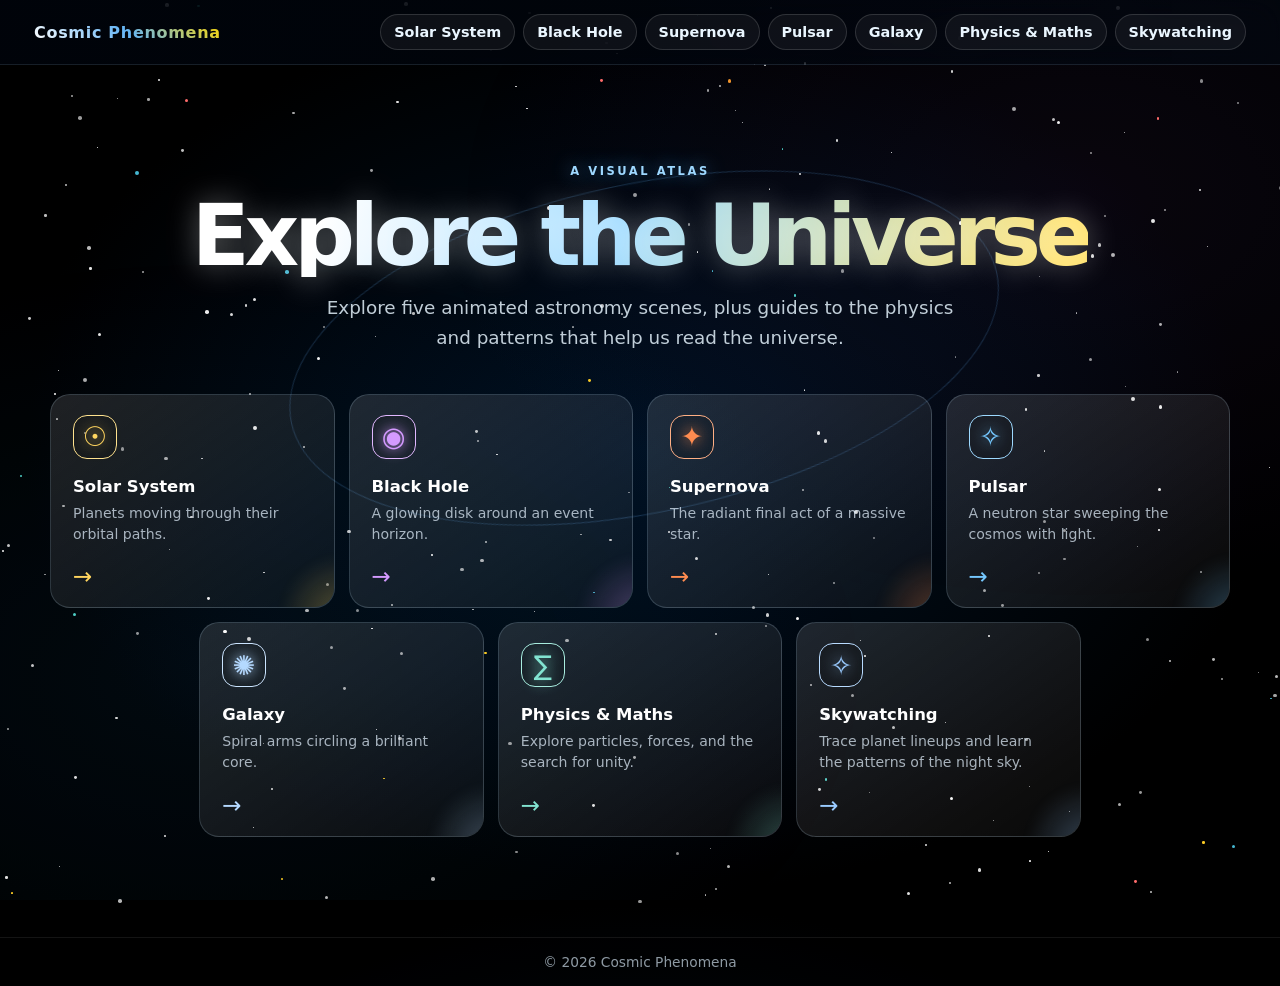
==== commit 321f660d: "Add skywatching guide for alignments and star patterns" ====
--- a/index.html
+++ b/index.html
@@ -18,6 +18,7 @@
         <a href="pulsar.html">Pulsar</a>
         <a href="galaxy.html">Galaxy</a>
         <a href="physics.html">Physics &amp; Maths</a>
+        <a href="skywatching.html">Skywatching</a>
       </nav>
     </header>
 
@@ -25,7 +26,7 @@
       <section class="hero">
         <div class="hero-eyebrow">A VISUAL ATLAS</div>
         <h1>Explore the Universe</h1>
-        <p>Travel through five animated astronomy scenes, then explore the physics and mathematics behind the universe.</p>
+        <p>Explore five animated astronomy scenes, plus guides to the physics and patterns that help us read the universe.</p>
         <div class="card-grid">
           <a class="card card-solar" href="solar-system.html"><span class="card-icon">☉</span><span><h3>Solar System</h3><p>Planets moving through their orbital paths.</p></span><span class="card-arrow">→</span></a>
           <a class="card card-black-hole" href="black-hole.html"><span class="card-icon">◉</span><span><h3>Black Hole</h3><p>A glowing disk around an event horizon.</p></span><span class="card-arrow">→</span></a>
@@ -33,6 +34,7 @@
           <a class="card card-pulsar" href="pulsar.html"><span class="card-icon">✧</span><span><h3>Pulsar</h3><p>A neutron star sweeping the cosmos with light.</p></span><span class="card-arrow">→</span></a>
           <a class="card card-galaxy" href="galaxy.html"><span class="card-icon">✺</span><span><h3>Galaxy</h3><p>Spiral arms circling a brilliant core.</p></span><span class="card-arrow">→</span></a>
           <a class="card card-physics" href="physics.html"><span class="card-icon">∑</span><span><h3>Physics &amp; Maths</h3><p>Explore particles, forces, and the search for unity.</p></span><span class="card-arrow">→</span></a>
+          <a class="card card-skywatching" href="skywatching.html"><span class="card-icon">✧</span><span><h3>Skywatching</h3><p>Trace planet lineups and learn the patterns of the night sky.</p></span><span class="card-arrow">→</span></a>
         </div>
       </section>
     </main>
--- a/assets/css/style.css
+++ b/assets/css/style.css
@@ -6,6 +6,7 @@
 body[data-section="supernova"]{background:radial-gradient(ellipse at center,#1c0b04 0%,#06080f 56%,#000 100%)}
 body[data-section="pulsar"]{background:radial-gradient(ellipse at center,#061238 0%,#01030b 63%,#000 100%)}
 body[data-section="physics"]{background:radial-gradient(ellipse at center,#081329 0%,#030710 64%,#000 100%)}
+body[data-section="skywatching"]{background:radial-gradient(ellipse at 20% 10%,#0b2040 0%,#050b19 48%,#02040b 100%)}
 
 /* Layout */
 .site-wrap{position:relative;isolation:isolate;min-height:100vh;display:flex;flex-direction:column}
@@ -128,13 +129,14 @@
 .galaxy-core-point{fill:#fff9dc;filter:drop-shadow(0 0 12px #ffe7a3);opacity:.9}
 
 /* Landing */
-.hero{position:relative;display:flex;flex-direction:column;gap:16px;align-items:center;width:min(100%,1080px);padding:44px 0 20px;text-align:center}
+.hero{position:relative;display:flex;flex-direction:column;gap:16px;align-items:center;width:min(100%,1180px);padding:44px 0 20px;text-align:center}
 .hero::before{content:"";position:absolute;z-index:-1;width:min(74vw,720px);aspect-ratio:2.2/1;border:1px solid rgba(106,184,255,.22);border-radius:50%;filter:drop-shadow(0 0 18px rgba(82,174,255,.2));transform:rotate(-12deg) translateY(20px)}
 .hero-eyebrow{color:#9ed8ff;font-size:.72rem;font-weight:800;letter-spacing:.22em;text-shadow:0 0 18px rgba(99,191,255,.7)}
 .hero h1{font-size:clamp(2.7rem,7vw,5.3rem);line-height:.98;letter-spacing:-.06em;background:linear-gradient(110deg,#fff 15%,#9edbff 48%,#ffe26d 96%);-webkit-background-clip:text;-webkit-text-fill-color:transparent;background-clip:text;text-shadow:0 0 30px rgba(255,255,255,.35)}
 .hero>p{max-width:650px;color:rgba(231,245,255,.83);font-size:clamp(1rem,1.7vw,1.15rem);line-height:1.65}
-.card-grid{margin-top:24px;display:grid;grid-template-columns:repeat(3,minmax(0,1fr));gap:14px;width:100%}
-.card{--card-accent:#77c8ff;position:relative;display:flex;flex-direction:column;align-items:flex-start;gap:22px;min-height:218px;padding:20px 22px 18px;overflow:hidden;text-align:left;background:linear-gradient(145deg,rgba(255,255,255,.12),rgba(255,255,255,.035));border:1px solid rgba(201,229,255,.18);border-radius:20px;color:#fff;text-decoration:none;transition:transform .3s ease,box-shadow .3s ease,border-color .3s ease}
+.card-grid{margin-top:24px;display:grid;grid-template-columns:repeat(8,minmax(0,1fr));gap:14px;width:100%}
+.card{--card-accent:#77c8ff;grid-column:span 2;position:relative;display:flex;flex-direction:column;align-items:flex-start;gap:18px;min-height:194px;padding:20px 22px 18px;overflow:hidden;text-align:left;background:linear-gradient(145deg,rgba(255,255,255,.12),rgba(255,255,255,.035));border:1px solid rgba(201,229,255,.18);border-radius:20px;color:#fff;text-decoration:none;transition:transform .3s ease,box-shadow .3s ease,border-color .3s ease}
+.card-grid>:nth-child(5){grid-column:2/span 2}
 .card::before{content:"";position:absolute;right:-26%;bottom:-35%;width:130px;aspect-ratio:1;border-radius:50%;background:radial-gradient(circle,var(--card-accent),transparent 68%);opacity:.3;filter:blur(6px);transition:transform .4s ease,opacity .4s ease}
 .card:hover{transform:translateY(-8px);border-color:color-mix(in srgb,var(--card-accent) 65%,white);box-shadow:0 18px 36px rgba(0,0,0,.38),0 0 28px color-mix(in srgb,var(--card-accent) 20%,transparent)}
 .card:hover::before{opacity:.58;transform:scale(1.35)}
@@ -142,6 +144,7 @@
 .card h3{margin-bottom:7px;font-size:1.03rem}.card p{color:rgba(226,240,252,.72);font-size:.88rem;line-height:1.48}.card-arrow{margin-top:auto;color:var(--card-accent);font-size:1.45rem;transition:transform .3s ease}.card:hover .card-arrow{transform:translateX(6px)}
 .card-solar{--card-accent:#ffd55f}.card-black-hole{--card-accent:#d49aff}.card-supernova{--card-accent:#ff8c50}.card-pulsar{--card-accent:#75c8ff}.card-galaxy{--card-accent:#b4d9ff}
 .card-physics{--card-accent:#82e4d1}
+.card-skywatching{--card-accent:#9acbff}
 
 /* Physics and maths chapter */
 .physics-page{width:min(1120px,100%);margin:0 auto;color:#eaf3ff}
@@ -174,6 +177,25 @@
 .equation-label{margin-bottom:18px;color:#94dccc;font-size:.72rem;font-weight:850;letter-spacing:.16em}.equation{overflow-x:auto;color:#e8f8ff;font-family:Georgia,"Times New Roman",serif;font-size:clamp(1.45rem,4vw,2.7rem);white-space:nowrap}.equation-card p{max-width:770px;margin-top:16px;color:rgba(218,232,246,.72);line-height:1.65}
 .term-grid{display:grid;grid-template-columns:repeat(4,minmax(0,1fr));gap:12px;margin-top:14px}.term-card{min-height:170px;padding:19px;border:1px solid rgba(174,207,255,.15);border-radius:16px;background:rgba(12,22,40,.67)}.term-card>span{color:#91dccc;font-size:.75rem;font-weight:850;letter-spacing:.12em}.term-card h3{margin:12px 0 8px;color:#f3f7ff;font-size:1rem}.term-card p{color:rgba(218,232,246,.72);font-size:.9rem;line-height:1.6}
 .unification-section{padding-top:92px}.unification-track{display:grid;grid-template-columns:repeat(4,minmax(0,1fr));gap:0;position:relative}.unification-step{position:relative;padding:22px 18px 22px 22px;border-top:2px solid rgba(255,255,255,.14);background:linear-gradient(180deg,rgba(14,24,41,.75),rgba(8,14,26,.4))}.unification-step:first-child{border-radius:16px 0 0 16px}.unification-step:last-child{border-radius:0 16px 16px 0}.unification-step::before{content:"";position:absolute;top:-7px;left:20px;width:11px;height:11px;border-radius:50%;background:#8ae0ca;box-shadow:0 0 15px currentColor}.unification-step.proposed::before{background:#f3cf76}.unification-step.open-question::before{background:#d09af7}.step-state{font-size:.66rem;letter-spacing:.12em;font-weight:850;color:#9be6d5}.proposed .step-state{color:#f3cf76}.open-question .step-state{color:#d6a9fa}.unification-step h3{margin:17px 0 8px;font-size:1rem;color:#f5f7fc}.unification-step p{color:rgba(218,232,246,.7);font-size:.89rem;line-height:1.6}.closing-question{margin:25px 0;color:#d6f8f0;font-size:clamp(1.15rem,2vw,1.45rem);line-height:1.5}.source-links{display:flex;flex-wrap:wrap;align-items:center;gap:10px;padding:19px 0 35px;border-top:1px solid rgba(255,255,255,.12)}.source-links>span{margin-right:5px;color:rgba(215,233,248,.6);font-size:.83rem}.source-links a{padding:8px 11px;border:1px solid rgba(158,219,255,.2);border-radius:999px;color:#c7eaff;text-decoration:none;font-size:.83rem}.source-links a:hover{background:rgba(115,190,255,.12)}
+/* Skywatching chapter */
+.sky-main{padding-top:132px}
+.sky-page{width:min(1160px,100%);margin:0 auto;color:#eaf3ff}
+.sky-hero{position:relative;overflow:hidden;padding:clamp(30px,6vw,72px);border:1px solid rgba(148,204,255,.18);border-radius:30px;background:radial-gradient(ellipse at 86% 16%,rgba(78,123,236,.26),transparent 40%),radial-gradient(ellipse at 20% 110%,rgba(67,184,177,.13),transparent 45%),linear-gradient(135deg,rgba(15,31,58,.88),rgba(5,10,23,.84));box-shadow:0 24px 90px rgba(0,0,0,.26)}
+.sky-hero::after{content:"✦";position:absolute;right:7%;top:48%;transform:translateY(-50%);color:rgba(191,222,255,.07);font-size:clamp(11rem,28vw,22rem);line-height:1;pointer-events:none}
+.sky-hero h1,.sky-hero p,.sky-jumps,.sky-hero .hero-eyebrow{position:relative;z-index:1}
+.sky-hero h1{margin:16px 0;font-size:clamp(2.8rem,7vw,5.4rem);line-height:.98;letter-spacing:-.06em;color:#f5f9ff}.sky-hero h1 span{background:linear-gradient(100deg,#a6dcff,#9fe2cd 65%,#ffe09a);-webkit-background-clip:text;-webkit-text-fill-color:transparent;background-clip:text}
+.sky-hero p{max-width:690px;color:rgba(226,239,255,.8);font-size:clamp(1rem,1.7vw,1.15rem);line-height:1.7}
+.sky-jumps{display:flex;flex-wrap:wrap;gap:9px;margin-top:23px}.sky-jumps a{padding:10px 14px;border:1px solid rgba(151,207,255,.23);border-radius:999px;background:rgba(91,153,226,.09);color:#caeaff;text-decoration:none;font-size:.88rem;font-weight:700;transition:background .2s,border-color .2s}.sky-jumps a:hover{background:rgba(91,153,226,.2);border-color:rgba(151,207,255,.5)}
+.sky-section{padding:82px 0 8px;scroll-margin-top:90px}.sky-kicker{margin-bottom:12px;color:#91dccc;font-size:.72rem;font-weight:850;letter-spacing:.2em}.sky-section h2{margin-bottom:12px;color:#f6f9ff;font-size:clamp(2rem,4.2vw,3.15rem);letter-spacing:-.045em}.sky-lede{max-width:880px;margin-bottom:27px;color:rgba(213,228,245,.76);font-size:1.04rem;line-height:1.75}.sky-lede strong{color:#c4f3e9}
+.alignment-grid{display:grid;grid-template-columns:minmax(0,1.35fr) minmax(280px,.8fr);gap:15px;align-items:stretch}.alignment-card,.alignment-copy,.orbit-perspective,.dipper-chart{border:1px solid rgba(159,207,255,.16);border-radius:21px;background:linear-gradient(150deg,rgba(16,34,58,.82),rgba(5,12,26,.85));box-shadow:0 18px 42px rgba(0,0,0,.15)}
+.alignment-card{margin:0;padding:19px}.sky-diagram{display:block;width:100%;height:auto}.sky-dome{max-height:310px}.sky-horizon{fill:none;stroke:rgba(161,203,233,.2);stroke-width:1.5}.ecliptic-arc{fill:none;stroke:url(#ecliptic-line);stroke-width:2.5;stroke-dasharray:7 9}.diagram-label,.observer-label,.orbit-caption{fill:#91dccc;font-size:11px;font-weight:800;letter-spacing:2px}.observer-label{font-size:9px;letter-spacing:1.5px}.diagram-planet circle{fill:url(#planet-glow);filter:drop-shadow(0 0 9px rgba(255,224,161,.72))}.diagram-planet text{fill:#dceeff;font-size:12px;text-anchor:middle}.earth-observer{fill:#85d9d0;filter:drop-shadow(0 0 8px rgba(133,217,208,.9))}.alignment-card figcaption{padding:7px 4px 1px;color:rgba(214,231,247,.55);font-size:.8rem;line-height:1.5}
+.alignment-copy{display:grid;align-content:center;gap:0;padding:16px 20px}.sky-note{display:grid;grid-template-columns:36px 1fr;gap:12px;padding:15px 0;border-bottom:1px solid rgba(255,255,255,.1)}.sky-note:last-child{border-bottom:0}.note-mark{display:grid;place-items:center;width:32px;height:32px;border:1px solid rgba(138,224,202,.3);border-radius:10px;color:#9de8d8;font-size:.73rem;font-weight:800}.sky-note h3{margin:1px 0 5px;color:#f1f7ff;font-size:1rem}.sky-note p{color:rgba(218,232,246,.68);font-size:.88rem;line-height:1.55}
+.orbit-perspective{display:grid;grid-template-columns:.9fr 1.1fr;align-items:center;gap:20px;margin-top:14px;padding:21px 26px;background:radial-gradient(ellipse at 82% 50%,rgba(86,133,215,.13),transparent 55%),rgba(7,14,28,.8)}.orbit-tag{color:#98d6d1;font-size:.67rem;font-weight:850;letter-spacing:.14em}.orbit-copy h3{margin:10px 0 8px;color:#f3f8ff;font-size:1.35rem}.orbit-copy p{color:rgba(218,232,246,.7);font-size:.92rem;line-height:1.6}.orbit-diagram{width:100%;max-height:245px}.orbit-ring{fill:none;stroke:rgba(153,195,235,.2);stroke-width:1.2;stroke-dasharray:4 6}.orbit-sun{fill:#ffe598;filter:drop-shadow(0 0 12px rgba(255,212,111,.9))}.orbit-body{filter:drop-shadow(0 0 7px currentColor)}.body-a{fill:#b7dcff}.body-b{fill:#f4b97d}.body-c{fill:#a2d7e7}.body-d{fill:#df91a2}.orbit-caption{font-size:9px}
+.sky-tip{margin-top:14px;padding:16px 18px;border-left:2px solid #91dccc;background:rgba(12,22,40,.55);color:rgba(218,232,246,.72);font-size:.91rem;line-height:1.65}.sky-tip strong{color:#c4f3e9}
+.dipper-chart{padding:clamp(15px,3vw,30px);background:radial-gradient(ellipse at 52% 40%,rgba(68,116,188,.12),transparent 58%),rgba(6,13,27,.88)}.dipper-map{max-height:420px}.constellation-line{fill:none;stroke:rgba(153,211,255,.56);stroke-width:1.7;stroke-linecap:round;stroke-linejoin:round}.little-line{stroke:rgba(160,231,214,.52)}.pointer-line{fill:none;stroke:url(#pointer-path);stroke-width:1.3;stroke-dasharray:5 8}.chart-star{fill:#e6f4ff}.little-star{fill:#c7e9ff}.star-label,.map-label,.pointer-caption,.mini-label,.small-star-label{fill:#c5ddf2;font-family:Inter,ui-sans-serif,system-ui,sans-serif;font-size:13px}.polaris-label{fill:#ffe1a1;font-weight:800}.map-label{fill:#96d8d2;font-size:12px;font-weight:800;letter-spacing:1.6px}.pointer-caption{fill:rgba(213,232,249,.55);font-size:10px;font-weight:700;letter-spacing:1.5px}.dipper-facts{display:grid;grid-template-columns:repeat(3,minmax(0,1fr));gap:12px;margin-top:12px}.dipper-facts article{padding:16px;border:1px solid rgba(160,207,255,.13);border-radius:14px;background:rgba(14,27,47,.67)}.dipper-facts article>span{color:#9bded5;font-size:.67rem;font-weight:850;letter-spacing:.12em}.dipper-facts p{margin-top:8px;color:rgba(219,233,247,.73);font-size:.88rem;line-height:1.6}
+.pattern-grid{display:grid;grid-template-columns:repeat(2,minmax(0,1fr));gap:14px}.pattern-card{overflow:hidden;border:1px solid rgba(159,207,255,.15);border-radius:20px;background:linear-gradient(150deg,rgba(17,32,53,.82),rgba(6,12,24,.88));transition:transform .25s,border-color .25s}.pattern-card:hover{transform:translateY(-3px);border-color:rgba(153,211,255,.36)}.pattern-art{padding:12px 15px 0;background:radial-gradient(ellipse at 50% 55%,rgba(74,123,191,.16),transparent 66%)}.mini-chart{max-height:185px}.mini-label{fill:#94d8d2;font-size:9px;font-weight:800;letter-spacing:1.5px}.small-star-label{fill:rgba(221,236,249,.7);font-size:9px}.triangle-line{stroke-dasharray:3 6}.cluster-haze{fill:rgba(105,170,255,.12);filter:blur(10px)}.pattern-copy{padding:2px 22px 23px}.pattern-type{color:#9bded5;font-size:.66rem;font-weight:850;letter-spacing:.14em}.pattern-copy h3{margin:7px 0;color:#f4f7ff;font-size:1.35rem}.pattern-copy p{color:rgba(218,232,246,.7);font-size:.91rem;line-height:1.65}
+.sky-sources{padding-bottom:26px}.sky-source-links{display:flex;flex-wrap:wrap;gap:9px}.sky-source-links a{padding:10px 13px;border:1px solid rgba(158,219,255,.2);border-radius:999px;background:rgba(82,139,205,.08);color:#c7eaff;text-decoration:none;font-size:.83rem}.sky-source-links a:hover,.sky-source-links a:focus-visible{background:rgba(82,139,205,.17);border-color:rgba(158,219,255,.5)}.sky-chart-note{margin-top:17px;color:rgba(215,233,248,.53);font-size:.82rem;line-height:1.5}
+
 @keyframes detail-in{from{opacity:0;transform:translateY(-5px)}to{opacity:1;transform:translateY(0)}}
 
 /* Animations */
@@ -211,9 +233,13 @@
 @media (max-width:900px){
   .section-title{font-size:2rem}
   .solar-system{min-height:390px}
-  .card-grid{grid-template-columns:repeat(2,minmax(0,1fr))}
+  .card-grid{grid-template-columns:repeat(6,minmax(0,1fr))}
+  .card-grid>:nth-child(5){grid-column:auto}
+  .card-grid>:nth-child(7){grid-column:3/span 2}
   .force-grid,.term-grid{grid-template-columns:repeat(2,minmax(0,1fr))}
   .maxwell-grid{grid-template-columns:1fr}
+  .alignment-grid{grid-template-columns:1fr}.alignment-copy{grid-template-columns:repeat(3,minmax(0,1fr));gap:12px}.sky-note{grid-template-columns:1fr;align-content:start;border:0;padding:7px}.orbit-perspective{grid-template-columns:1fr 1fr}.dipper-facts{grid-template-columns:1fr}
+  .pattern-grid{grid-template-columns:repeat(2,minmax(0,1fr))}
   .unification-track{grid-template-columns:repeat(2,minmax(0,1fr));gap:10px}.unification-step,.unification-step:first-child,.unification-step:last-child{border-radius:14px;border-top-width:1px;border-left:2px solid rgba(138,224,202,.46)}.unification-step::before{top:22px;left:-7px}
 }
 @media (max-width:620px){
@@ -222,7 +248,8 @@
   .main{padding:150px 16px 68px}.scene{min-height:calc(100svh - 235px);gap:8px}.section-title{font-size:clamp(1.8rem,8vw,2.3rem)}
   .info-toggle{right:10px;padding:11px 6px}.info-panel{width:min(92vw,360px)}
   .solar-system{width:96vw;min-height:350px}.black-hole-container,.supernova-container,.pulsar-container,.galaxy-container{width:88vw}
-  .card-grid{grid-template-columns:repeat(2,minmax(0,1fr));gap:10px}.card{min-height:174px;padding:15px;gap:13px}.card-icon{width:38px;font-size:1.4rem}.card p{font-size:.8rem}
+  .card-grid{grid-template-columns:repeat(4,minmax(0,1fr));gap:10px}.card-grid>:nth-child(5){grid-column:auto}.card-grid>:nth-child(7){grid-column:2/span 2}.card{min-height:174px;padding:15px;gap:13px}.card-icon{width:38px;font-size:1.4rem}.card p{font-size:.8rem}
   .physics-main{padding:132px 15px 65px}.physics-hero{padding:36px 22px 38px;border-radius:22px}.physics-section{padding-top:60px}.force-grid,.term-grid{grid-template-columns:1fr}.force-card{min-height:200px}.model-layout{grid-template-columns:1fr}.unification-track{grid-template-columns:1fr;gap:9px}.unification-step,.unification-step:first-child,.unification-step:last-child{padding-left:25px}.physics-hero::after{right:-10%;top:20%;font-size:12rem}.equation{font-size:1.35rem}
+  .sky-main{padding:132px 15px 65px}.sky-hero{padding:30px 23px;border-radius:22px}.sky-hero h1{font-size:clamp(2.65rem,12vw,3.6rem)}.sky-hero::after{right:-12%;font-size:12rem}.sky-section{padding-top:61px}.sky-jumps a{font-size:.78rem;padding:9px 11px}.alignment-grid,.alignment-copy,.orbit-perspective,.pattern-grid{grid-template-columns:1fr}.alignment-copy{gap:0;padding:12px 18px}.sky-note{grid-template-columns:36px 1fr;padding:12px 0;border-bottom:1px solid rgba(255,255,255,.1)}.sky-note:last-child{border-bottom:0}.orbit-perspective{padding:18px}.orbit-diagram{max-height:220px}.dipper-map .map-label{font-size:17px}.dipper-map .star-label{font-size:16px}.dipper-map .pointer-caption{font-size:13px}
   .maxwell-equation{font-size:1.4rem}
 }
